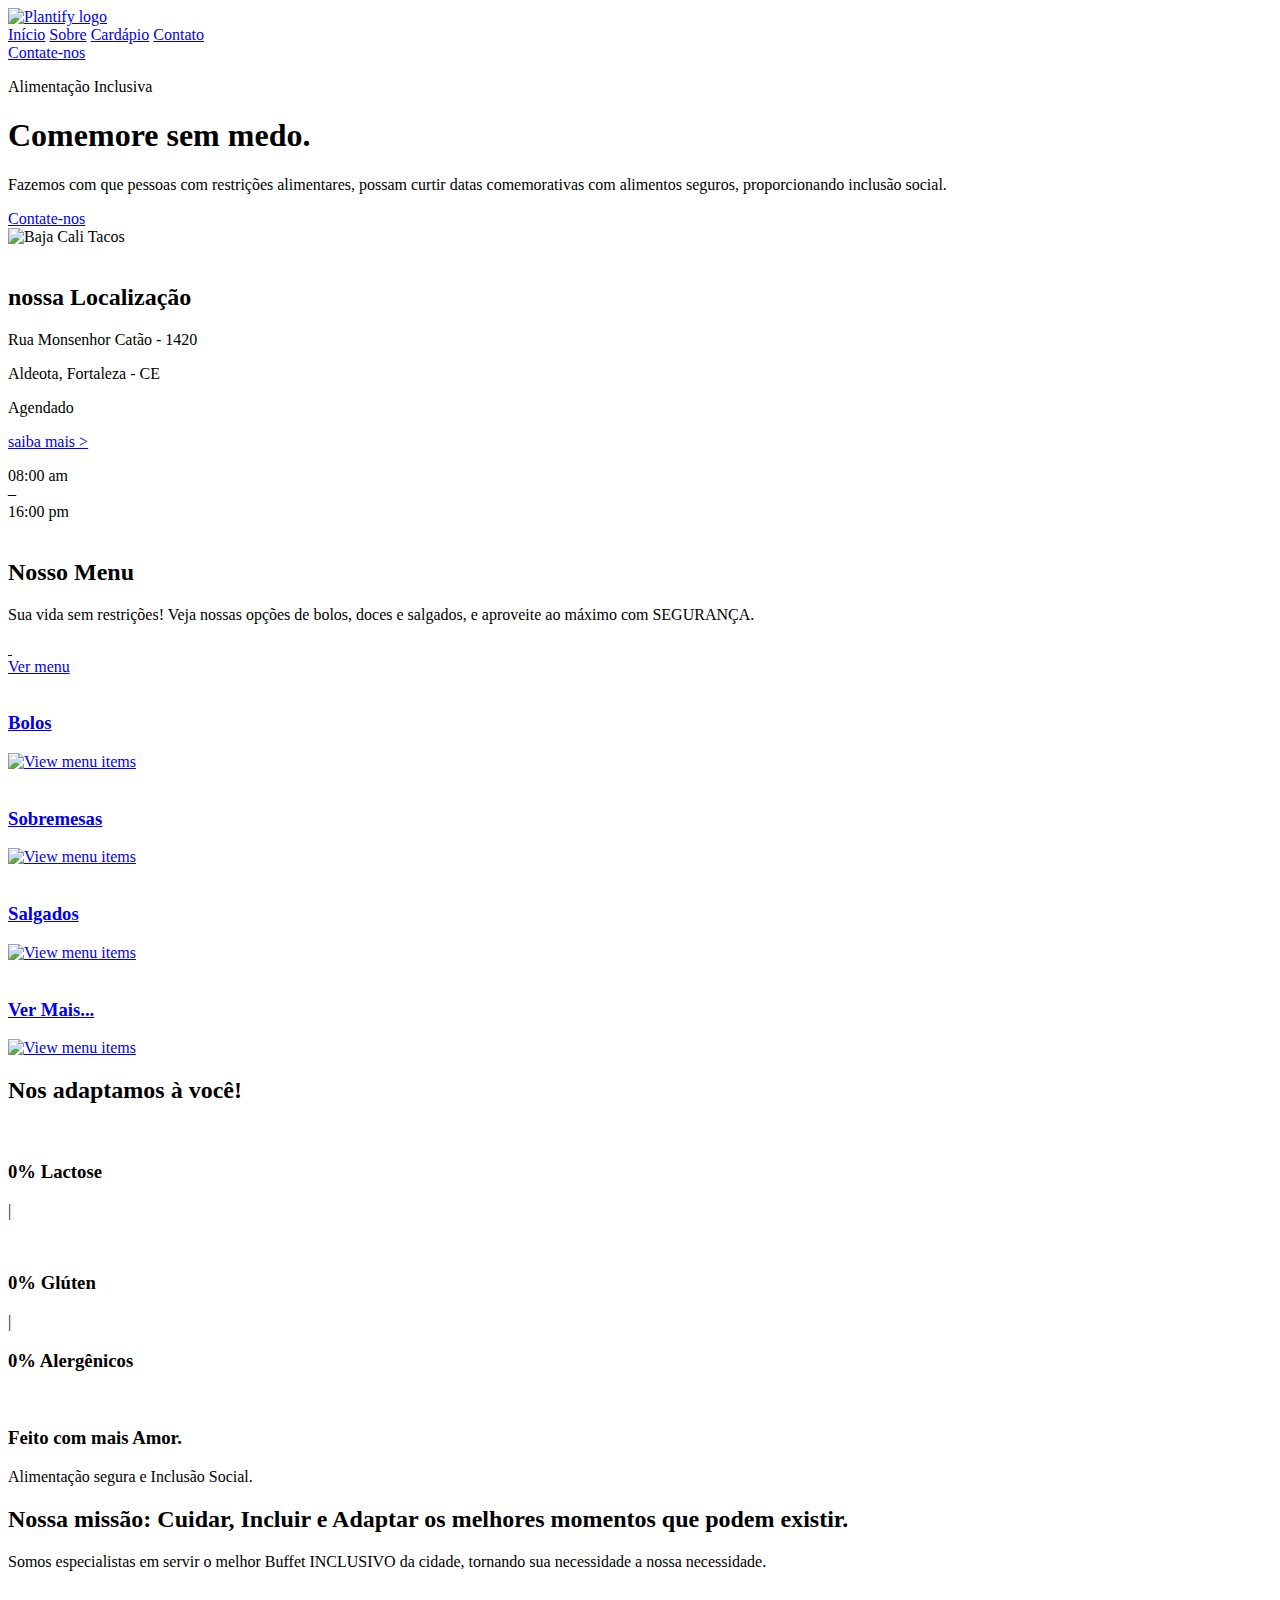
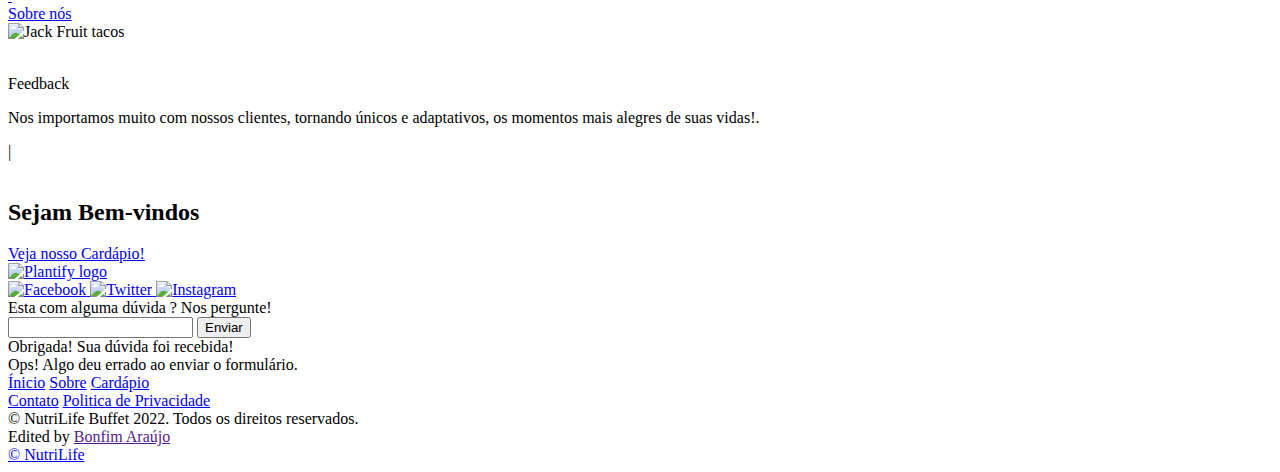
==== index.html @ 2c3bfaa6 "Add files via upload" ====
<!DOCTYPE html>

<html lang="pt-br">

<head>
	<meta charset="utf-8" />
	<title>NutriLife Buffet </title>
	<meta content="summary_large_image" name="twitter:card" />
	<meta content="width=device-width, initial-scale=1" name="viewport" />


	<link href="./css/home.css" rel="stylesheet" type="text/css" />
	<script src="https://ajax.googleapis.com/ajax/libs/webfont/1.6.26/webfont.js" type="text/javascript">

	</script>
	<script
		type="text/javascript">WebFont.load({ google: { families: ["Inter:regular,500,700", "Libre Baskerville:regular,italic"] } });</script>
	<!--[if lt IE 9]>
	<script src="https://cdnjs.cloudflare.com/ajax/libs/html5shiv/3.7.3/html5shiv.min.js" type="text/javascript">
	</script>
<![endif]-->
	<script type="text/javascript">
		!function (o, c) {
			var n = c.documentElement, t = " w-mod-"; n.className += t + "js", ("ontouchstart" in o || o.DocumentTouch && c instanceof DocumentTouch) && (n.className += t + "touch")
		}(window, document);
	</script>
	<link href="./imagens/favicon.png" rel="shortcut icon" type="image/x-icon" />
	<link href="./imagens/apple-icon.png" rel="apple-touch-icon" />
	<style>
		body {
			-webkit-font-smoothing: antialiased;
			-moz-osx-font-smoothing: grayscale;
		}
	</style>
</head>

<body>
	<div class="background-texture">
	</div>
	<div data-animation="default" class="nav-bar w-nav" data-easing2="ease-in-quart" data-easing="ease-out-quart"
		data-collapse="medium" data-w-id="debec348-5c84-6503-82c9-a6b3926bcc1b" role="banner" data-duration="500"
		data-doc-height="1">
		<div class="container navigation">
			<a href="/" aria-current="page" class="logo w-nav-brand w--current">
				<img src="/imagens/logo1.png" loading="lazy" alt="Plantify logo"  />
			</a>
			<nav role="navigation" class="nav-menu w-nav-menu">
				<div class="nav-links">
					<a href="/" class="nav-link w-nav-link">Início</a>
					<a href="/html/sobre.html" class="nav-link w-nav-link">Sobre</a>
					<a href="/html/cardapio.html" class="nav-link w-nav-link">Cardápio</a>
					<a href="/contact" class="nav-link w-nav-link">Contato</a>
				</div>
				<a href="/html/cardapio.html" class="button-wrapper small no-margin w-inline-block">
					<div class="button small">
						<div>Contate-nos</div>
					</div>
					<div class="button-shadow small">
					</div>
				</a>
			</nav>
			<div class="menu-button w-nav-button">
				<div data-w-id="debec348-5c84-6503-82c9-a6b3926bcc31" class="hamburger-line">

				</div>
				<div data-w-id="debec348-5c84-6503-82c9-a6b3926bcc32" class="hamburger-line middle">

				</div>
				<div data-w-id="debec348-5c84-6503-82c9-a6b3926bcc33" class="hamburger-line bottom">

				</div>
			</div>
		</div>
	</div>
	<section class="section m wf-section">
		<div class="container">
			<div class="_12-columns">
				<div class="column desktop-5 mobile-12">
					<p class="callout">Alimentação Inclusiva</p>
					<h1 class="heading xxl">Comemore <span class="italic">sem medo.</span>
					</h1>
					<p class="paragraph">Fazemos com que pessoas com restrições alimentares, possam curtir datas
						comemorativas com alimentos seguros, proporcionando inclusão social.</p>
					<a href="/schedule" class="button-wrapper primary w-inline-block">
						<div class="button">
							<div>Contate-nos</div>
						</div>
						<div class="button-shadow">

						</div>
					</a>
				</div>
				<div class="column desktop-2 mobile-0">

				</div>
				<div class="column desktop-5 mobile-12">
					<div class="photo-container">
						<img src="/imagens/tacos.jpg" loading="lazy" srcset="/imagens/tacos.jpg"
							sizes="(max-width: 767px) 4vw, (max-width: 991px) 2vw, 4vw" alt="Baja Cali Tacos"
							class="photo tall" />
						<div class="photo-shadow">

						</div>
					</div>
					<img src="/svg/shape1.svg" loading="lazy" alt="" class="shape dots bottom-left" />
					<img src="/svg/shape2.svg" loading="lazy" alt="" class="shape squiggle top-right" />
				</div>
			</div>
		</div>
	</section>
	<section class="section wf-section">
		<div class="container">
			<div class="_12-columns slide-up">
				<div class="column desktop-10 tablet-12">
					<div class="callout-box rotate">
						<div class="rotate-back">
							<div class="text-box s">
								<h2 class="heading l">
									</ion-icon>nossa <span class="italic">Localização</span>
								</h2>
								<div class="spacer _16">

								</div>
								<div class="w-dyn-list">
									<div role="list" class="w-dyn-items">
										<ion-icon name="location-outline">
										</ion-icon>
										<div role="listitem" class="schedule-wrapper w-dyn-item">
											<!--<p class="date">27 Nov, 2022</p>-->

											<p class="location large">Rua Monsenhor Catão - 1420</p>
											<p class="location large">Aldeota, Fortaleza - CE</p>
											<p class="location w-condition-invisible">Agendado</p>
											<a href="https://www.google.com/maps/place/Anfiteatro+do+Parque+do+Coc%C3%B3/@-3.7452357,-38.4881863,17z/data=!4m12!1m6!3m5!1s0x7c74f48300b9ffd:0xb833cd546a847312!2sParque+Estadual+do+Coc%C3%B3!8m2!3d-3.7452357!4d-38.4859976!3m4!1s0x0:0x5548d4794e93f61b!8m2!3d-3.7444254!4d-38.4856377"
												class="schedule-link-horizontal w-inline-block">
												<p class="address">saiba mais ></p>

											</a>

											<div class="schedule-callout">
												<div class="schedule-callout-text">08:00 am</div>
												<div class="schedule-callout-text">–</div>
												<div class="schedule-callout-text">16:00 pm</div>
											</div>
										</div>
									</div>
								</div>
							</div>
						</div>
					</div>
					<img src="https://uploads-ssl.webflow.com/623a639d34ee04adef0721f8/623cfb471740de5b218b7be7_Shape%203.svg"
						loading="lazy" alt="" class="shape squiggles top-right" />
					<img src="https://uploads-ssl.webflow.com/623a639d34ee04adef0721f8/623cfb472d6a84945aacecfd_Shape%204.svg"
						loading="lazy" alt="" class="shape squiggle bottom-left" />
				</div>
			</div>
		</div>
	</section>
	<section class="section wf-section">
		<div class="container">
			<div class="_12-columns align-top slide-up">
				<div class="column desktop-4 tablet-12 sticky">
					<h2 class="heading l">Nosso Menu</h2>
					<p class="paragraph">Sua vida sem restrições! Veja nossas opções de bolos, doces e salgados, e
						aproveite ao máximo com SEGURANÇA.</p>
					<a href="/html/cardapio.html" class="button-wrapper secondary w-inline-block">
						<div class="button secondary">
							<div class="button-arrow">
								<img src="/svg/arrow.svg"
									loading="lazy" alt="" class="secondary-button-arrow" />
								<img src="/svg/set.svg"
									loading="lazy" alt="" class="secondary-button-arrow arrow" />
							</div>
							<div>Ver menu</div>
						</div>
					</a>
				</div>
				<div class="column desktop-8 tablet-12">
					<div class="menu-category-wrapper w-dyn-list">
						<div role="list" class="_12-columns align-top w-dyn-items">
							<div role="listitem" class="column desktop-6 mobile-12 w-dyn-item">
								<a href="/html/cardapio.html" class="menu-link w-inline-block">
									<div class="photo-container menu-item">
										<img src="/imagens/cake.jpg"
											loading="lazy" alt=""
											sizes="(max-width: 479px) 87vw, (max-width: 767px) 90vw, (max-width: 991px) 44vw, 26vw"
											srcset="/imagens/cake.jpg 500w, /imagens/cake.jpg 800w, /imagens/cake.jpg 1000w"
											class="photo tall straight" />
										<div class="photo-shadow straight">
										</div>
									</div>
									<div class="div-block">
										<div class="heading-wrapper">
											<h3 class="heading s">Bolos</h3>
										</div>
										<img src="https://uploads-ssl.webflow.com/623a639d34ee04adef0721f8/623cfb460c32267d057bcc94_Arrow.svg"
											loading="lazy" alt="View menu items" class="arrow" />
									</div>
								</a>
							</div>
							<div role="listitem" class="column desktop-6 mobile-12 w-dyn-item">
								<a href="/html/cardapio.html" class="menu-link w-inline-block">
									<div class="photo-container menu-item">
										<img src="/imagens/brig.jpg"
											loading="lazy" alt=""
											sizes="(max-width: 479px) 87vw, (max-width: 767px) 90vw, (max-width: 991px) 44vw, 26vw"
											srcset="/imagens/brig.jpg 500w, /imagens/brig.jpg 1000w"
											class="photo tall straight" />
										<div class="photo-shadow straight">
										</div>
									</div>
									<div class="div-block">
										<div class="heading-wrapper">
											<h3 class="heading s">Sobremesas</h3>
										</div>
										<img src="https://uploads-ssl.webflow.com/623a639d34ee04adef0721f8/623cfb460c32267d057bcc94_Arrow.svg"
											loading="lazy" alt="View menu items" class="arrow" />
									</div>
								</a>
							</div>
							<div role="listitem" class="column desktop-6 mobile-12 w-dyn-item">
								<a href="/html/cardapio.html" class="menu-link w-inline-block">
									<div class="photo-container menu-item">
										<img src="/imagens/salg.jpg" loading="lazy"
											alt=""
											sizes="(max-width: 479px) 87vw, (max-width: 767px) 90vw, (max-width: 991px) 44vw, 26vw"
											srcset="/imagens/salg.jpg 500w, /imagens/salg.jpg 634w"
											class="photo tall straight" />
										<div class="photo-shadow straight">
										</div>
									</div>
									<div class="div-block">
										<div class="heading-wrapper">
											<h3 class="heading s">Salgados</h3>
										</div>
										<img src="https://uploads-ssl.webflow.com/623a639d34ee04adef0721f8/623cfb460c32267d057bcc94_Arrow.svg"
											loading="lazy" alt="View menu items" class="arrow" />
									</div>
								</a>
							</div>
							<div role="listitem" class="column desktop-6 mobile-12 w-dyn-item">
								<a href="/html/cardapio.html" class="menu-link w-inline-block">
									<div class="photo-container menu-item">
										<img src="/imagens/suc.jpeg"
											loading="lazy" alt=""
											sizes="(max-width: 479px) 87vw, (max-width: 767px) 90vw, (max-width: 991px) 44vw, 26vw"
											srcset="/imagens/suc.jpeg 1080w, /imagens/suc.jpeg 1229w"
											class="photo tall straight" />
										<div class="photo-shadow straight">
										</div>
									</div>
									<div class="div-block">
										<div class="heading-wrapper">
											<h3 class="heading s">Ver Mais...</h3>
										</div>
										<img src="https://uploads-ssl.webflow.com/623a639d34ee04adef0721f8/623cfb460c32267d057bcc94_Arrow.svg"
											loading="lazy" alt="View menu items" class="arrow" />
									</div>
								</a>
							</div>
						</div>
					</div>
				</div>
			</div>
		</div>
	</section>
	<section class="section texture wf-section">
		<div class="container">
			<div class="text-light text-center slide-up">
				<h2 class="heading l">Nos <span class="italic">adaptamos</span> à você!</h2>
				<div class="spacer _32 _0"></div>
				<div class="w-layout-grid grid desktop-3 tablet-3">
					<div id="w-node-_17343c4a-5722-f067-502e-1ea9c01374c1-f841f1c8">
						<img src="/svg/Icon 1.svg"
							loading="lazy" alt="" class="icon" />
						<h3 class="heading xs">0% Lactose</h3>
						<p class="paragraph">|</p>
					</div>
					<div id="w-node-a7428c8a-ffae-e5ae-8056-a9b80b9cee75-f841f1c8">
						<img src="/svg/Icon2.svg"
							loading="lazy" alt="" class="icon" />
						<h3 class="heading xs">0% Glúten</h3>
						<p class="paragraph">|</p>
						<h3 class="heading xs">0% Alergênicos</h3>
					</div>
					<div id="w-node-_4e2cf897-731e-28c8-fb19-3d5adfd50661-f841f1c8">
						<img src="/svg/Icon3.svg"
							loading="lazy" alt="" class="icon" />
						<h3 class="heading xs">Feito com mais Amor.</h3>
						<p class="paragraph">Alimentação segura e Inclusão Social.</p>
					</div>
					
				</div>
			</div>
		</div>
	</section>
	<section class="section wf-section">
		<div class="container">
			<div class="_12-columns reverse slide-up">
				<div class="column desktop-5 mobile-12">
					<h2 class="heading l">Nossa missão: <span class="italic">Cuidar, Incluir e Adaptar</span> os
						melhores momentos que podem existir.</h2>
					<p class="paragraph">Somos especialistas em servir o melhor Buffet INCLUSIVO da cidade, tornando sua
						necessidade a nossa necessidade.</p>
					<a href="/html/sobre.html" class="button-wrapper secondary w-inline-block">
						<div class="button secondary">
							<div class="button-arrow">
								<img src="/svg/arrow.svg"
									loading="lazy" alt="" class="secondary-button-arrow" />
								<img src="/svg/set.svg"
									loading="lazy" alt="" class="secondary-button-arrow arrow" />
							</div>
							<div>Sobre nós</div>
						</div>
					</a>
				</div>
				<div class="column desktop-2 mobile-0">
				</div>
				<div class="column desktop-5 mobile-12">
					<div class="photo-container">
						<img src="/imagens/tacos.jpg"
							loading="lazy"
							srcset="/imagens/tacos.jpg 500w, /imagens/tacos.jpg 660w"
							sizes="(max-width: 767px) 4vw, (max-width: 991px) 2vw, 4vw" alt="Jack Fruit tacos"
							class="photo tall left" />
						<div class="photo-shadow reverse">
						</div>
					</div>
					<img src="/svg/shape1.svg"
						loading="lazy" alt="" class="shape dots top-right" />
					<img src="/svg/shape2.svg"
						loading="lazy" alt="" class="shape squiggle bottom-left-image" />
				</div>
			</div>
		</div>
	</section>
	<section class="section wf-section">
		<div class="container">
			<div class="_12-columns slide-up">
				<div class="column desktop-8 tablet-12">
					<div class="text-center">
						<p class="callout">Feedback</p>
						<p class="quote">Nos importamos muito com nossos clientes, tornando <span class="italic">únicos
								e adaptativos</span>, os momentos mais alegres de suas vidas!.</p>
						<div class="quote-name">|</div>
					</div>
				</div>
			</div>
		</div>
	</section>
	<section class="section no-padding wf-section">
		<div class="container wide">
			<div class="image-gallery">
				<img src="/imagens/tacos2.jpg"
					loading="lazy" alt="" class="gallery-photo" />
				<img src="/imagens/child.jpg"
					loading="lazy"
					srcset="/imagens/child.jpg 500w, /imagens/child.jpg 522w"
					sizes="(max-width: 479px) 21vw, 22vw" alt="" class="gallery-photo" />
				<img src="/imagens/pleace.jpg"
					loading="lazy"
					srcset="/imagens/pleace.jpg 500w, /imagens/pleace.jpg 600w"
					sizes="(max-width: 479px) 21vw, 22vw" alt="" class="gallery-photo" />
				<img src="/imagens/eat.jpg"
					loading="lazy" alt="" class="gallery-photo" />
			</div>
		</div>
	</section>
	<footer class="wf-section">
		<div class="section green no-padding">
			<div class="container">
				<div class="footer-cta text-light">
					<h2 class="heading l no-margin">Sejam <span class="italic">Bem-vindos</span>
					</h2>
					<a href="/html/cardapio.html" class="button-wrapper primary no-margin w-inline-block">
						<div class="button peach">
							<div>Veja nosso Cardápio!</div>
						</div>
						<div class="button-shadow peach">

						</div>
					</a>
				</div>
				<div class="horizontal-line light no-margin">

				</div>
			</div>
		</div>
		<div class="section green">
			<div class="container">
				<div class="_12-columns align-top">
					<div class="column desktop-4 tablet-12">
						<a href="#" class="footer-logo w-inline-block">
							<img src="/imagens/logo1.png" loading="lazy" alt="Plantify logo"  />
						</a>
						<div class="spacer _24">

						</div>
						<div class="social-links">
							<a href="https://www.facebook.com/" target="_blank" class="social-link w-inline-block">
								<img src="/svg/icon-facebook.svg" loading="lazy" alt="Facebook" />
							</a>
							<a href="https://twitter.com/" target="_blank" class="social-link w-inline-block">
								<img src="/svg/icon-twitter.svg" loading="lazy" alt="Twitter" />
							</a>
							<a href="https://www.instagram.com/" target="_blank" class="social-link w-inline-block">
								<img src="/svg/icon-instagram.svg" loading="lazy" alt="Instagram" />
							</a>
						</div>
						<div class="footer-form w-form">
							<form id="email-form" name="email-form" data-name="Email Form" method="get">
								<label for="field" class="field-label light">Esta com alguma dúvida ? Nos
									pergunte!</label>
								<div class="horizontal-form">
									<input type="email" class="form-input light w-input" maxlength="256" name="Email"
										data-name="Email" placeholder="" id="Email-2" required="" />
									<input type="submit" value="Enviar" data-wait="Um momento..."
										class="button small peach form w-button" />
								</div>
							</form>
							<div class="form-success footer w-form-done">
								<div>Obrigada! Sua dúvida foi recebida!
								</div>
							</div>
							<div class="form-error w-form-fail">
								<div>Ops! Algo deu errado ao enviar o formulário.</div>
							</div>
						</div>
					</div>
					<div class="column desktop-2 tablet-0">

					</div>
					<div class="column desktop-2 tablet-4 mobile-12">
						<div class="footer-links">
							<a href="./index.html" class="footer-link">Ínicio</a>
							<a href="/html/sobre.html" class="footer-link">Sobre</a>
							<a href="/html/cardapio.html" class="footer-link">Cardápio</a>
						</div>
					</div>
					<div class="column desktop-2 tablet-4 mobile-12">
						<div class="footer-links">
							<a href="/contact" class="footer-link">Contato</a>
							<a href="/privacy-policy" class="footer-link">Politica de Privacidade</a>

						</div>
					</div>

				</div>
			</div>
		</div>
		<div class="section xs green text-light">
			<div class="container">
				<div class="_12-columns mobile-text-center">
					<div class="column desktop-8 tablet-6 mobile-12">
						<div class="paragraph s">© NutriLife Buffet 2022. Todos os direitos reservados.
						</div>
					</div>
					<div class="column desktop-2 tablet-3 mobile-12">
						<div class="paragraph s">Edited by
							<a href="" target="_blank" class="link-white">Bonfim Araújo</a>
						</div>
					</div>
					<div class="column desktop-2 tablet-3 mobile-12">
						<div class="paragraph s">
							<a href="./index.html" target="_blank" class="link-white">© NutriLife</a>
						</div>
					</div>
				</div>
			</div>
		</div>
	</footer>

	<script type="module" src="https://unpkg.com/ionicons@5.5.2/dist/ionicons/ionicons.esm.js"></script>
	<script nomodule src="https://unpkg.com/ionicons@5.5.2/dist/ionicons/ionicons.js"></script>

	
</body>

</html>
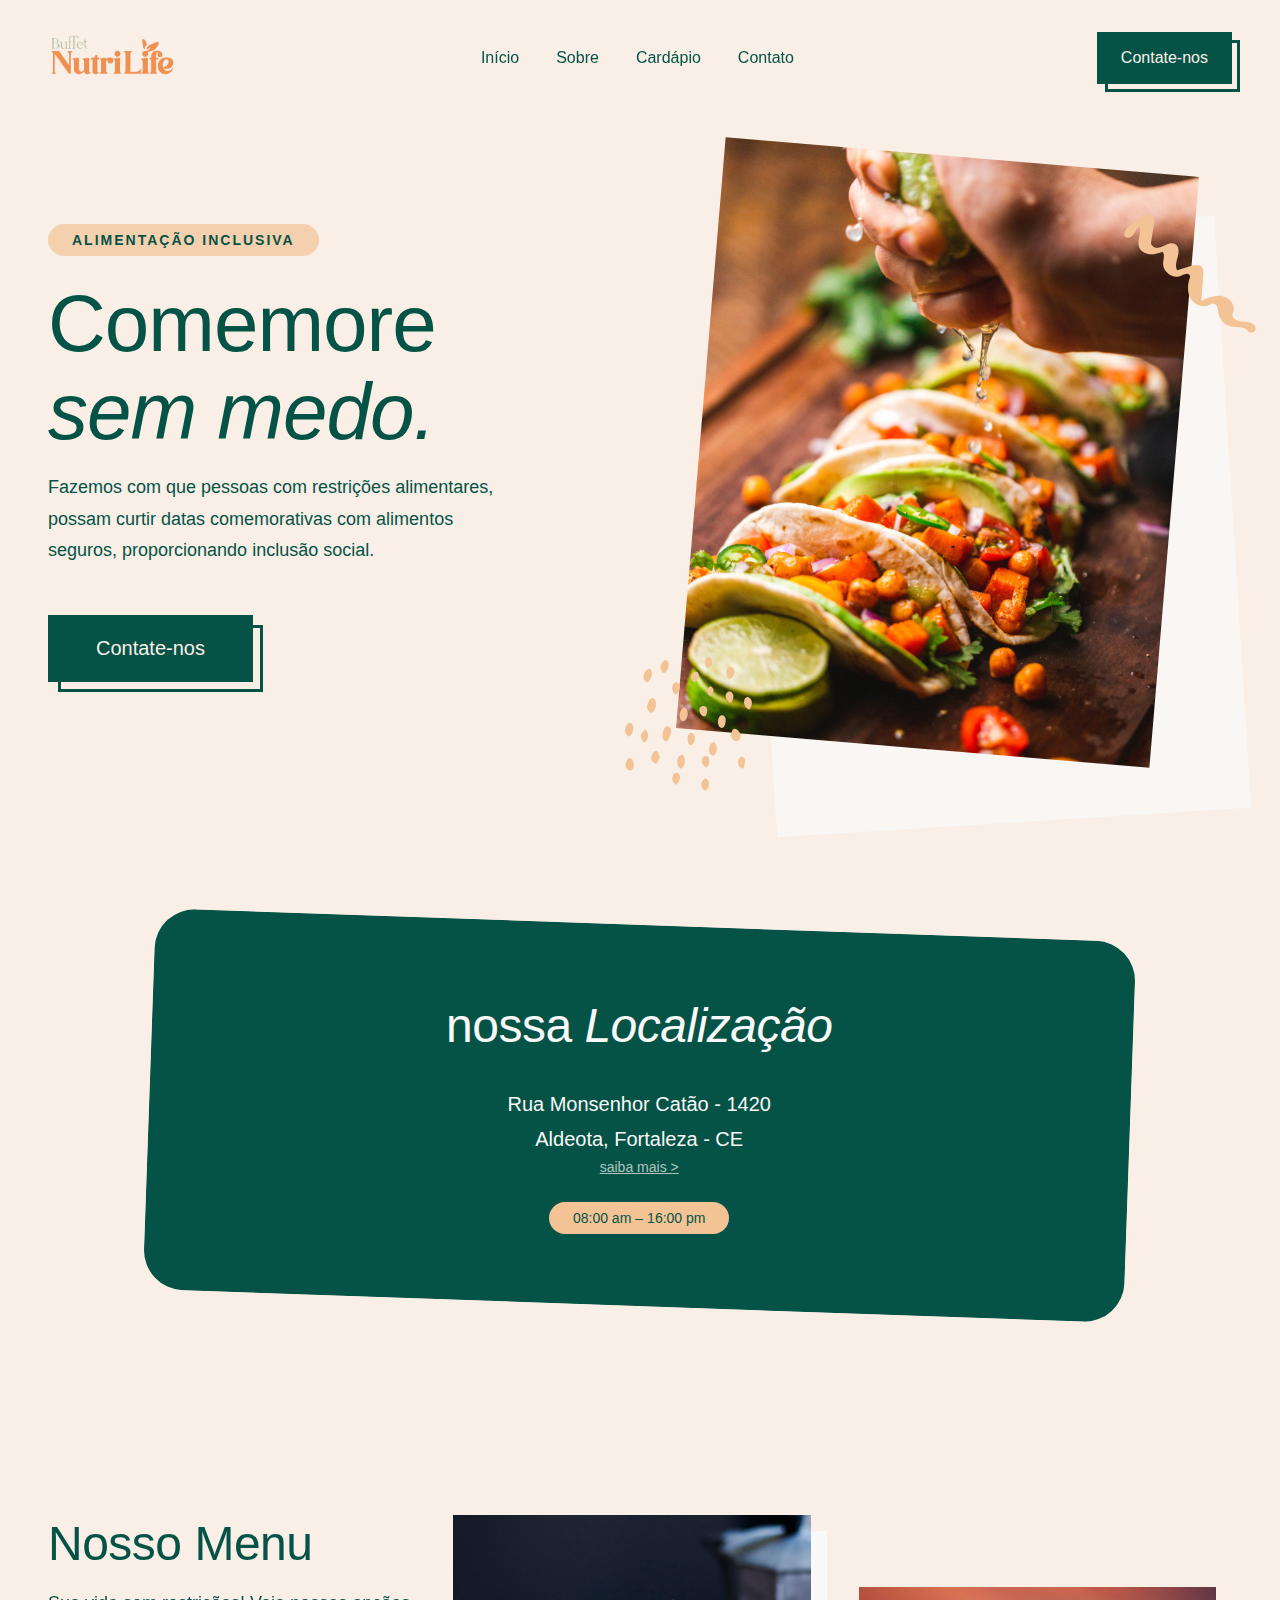
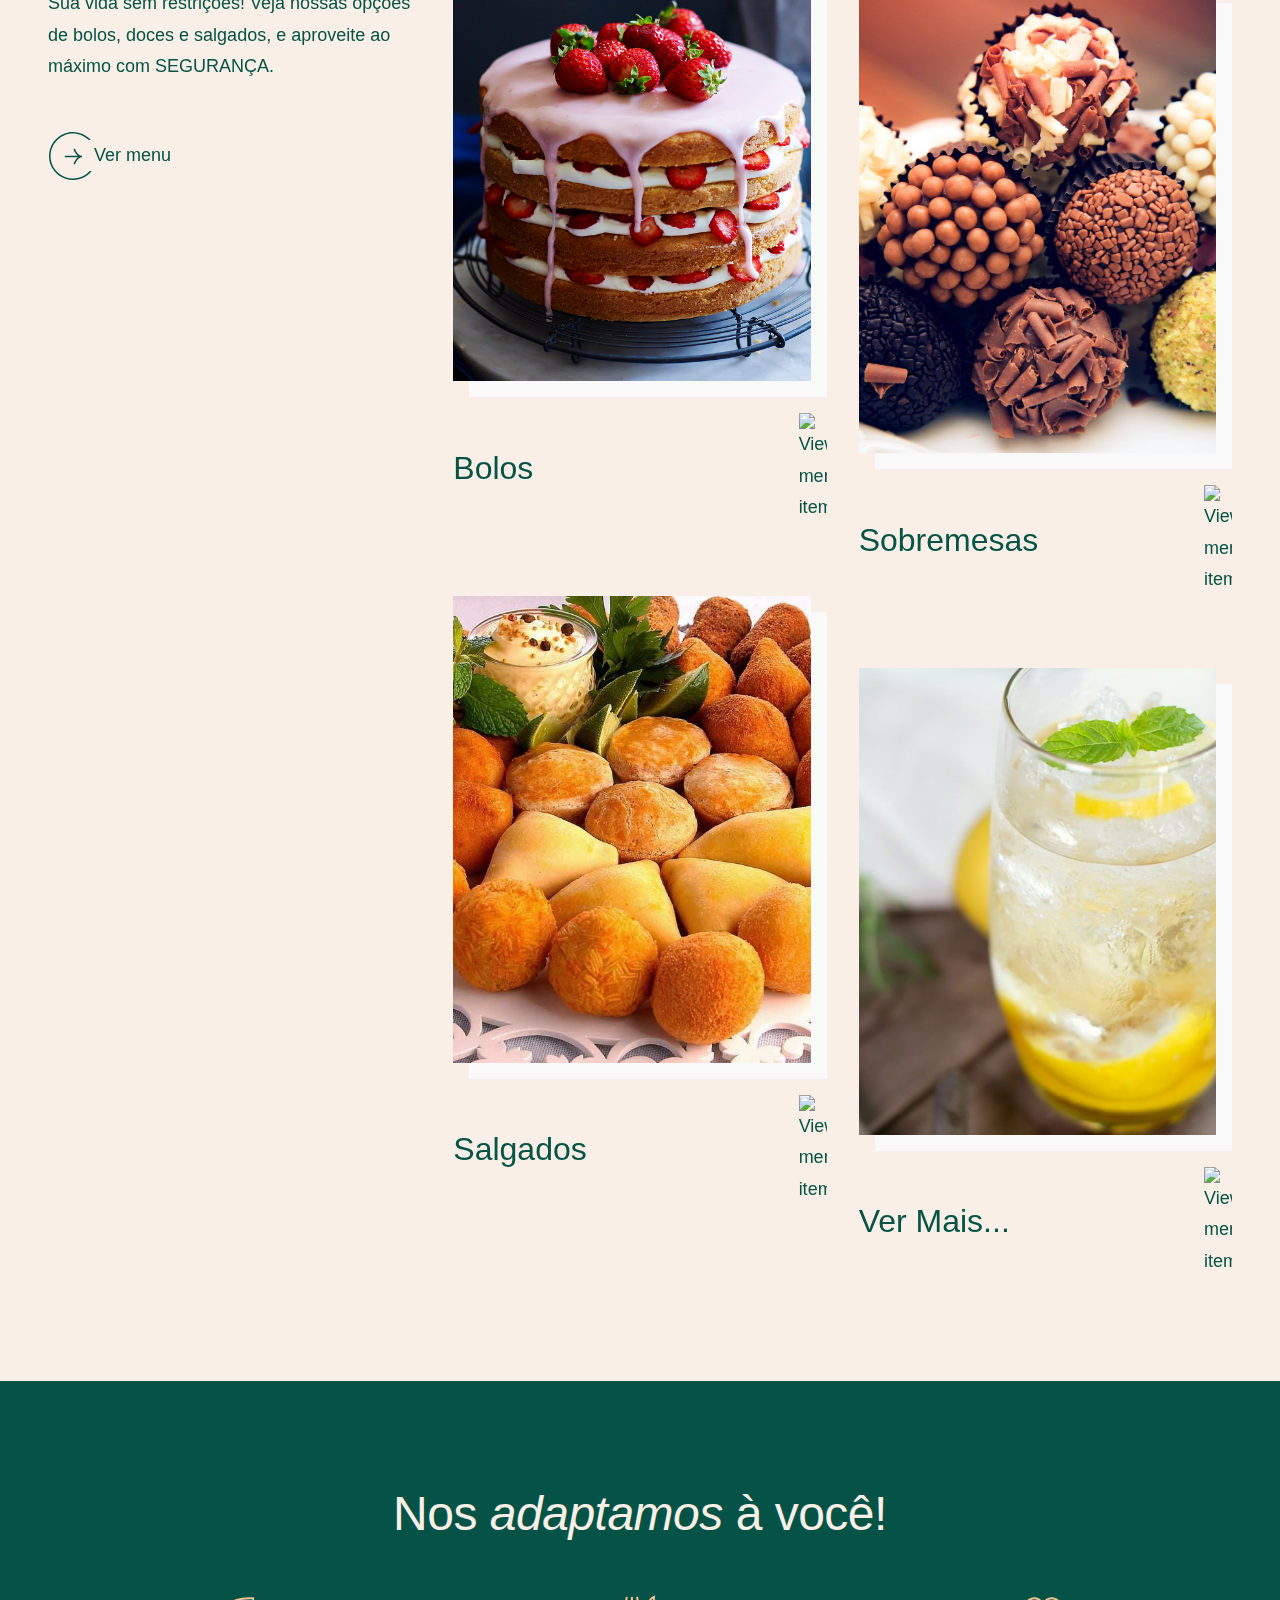
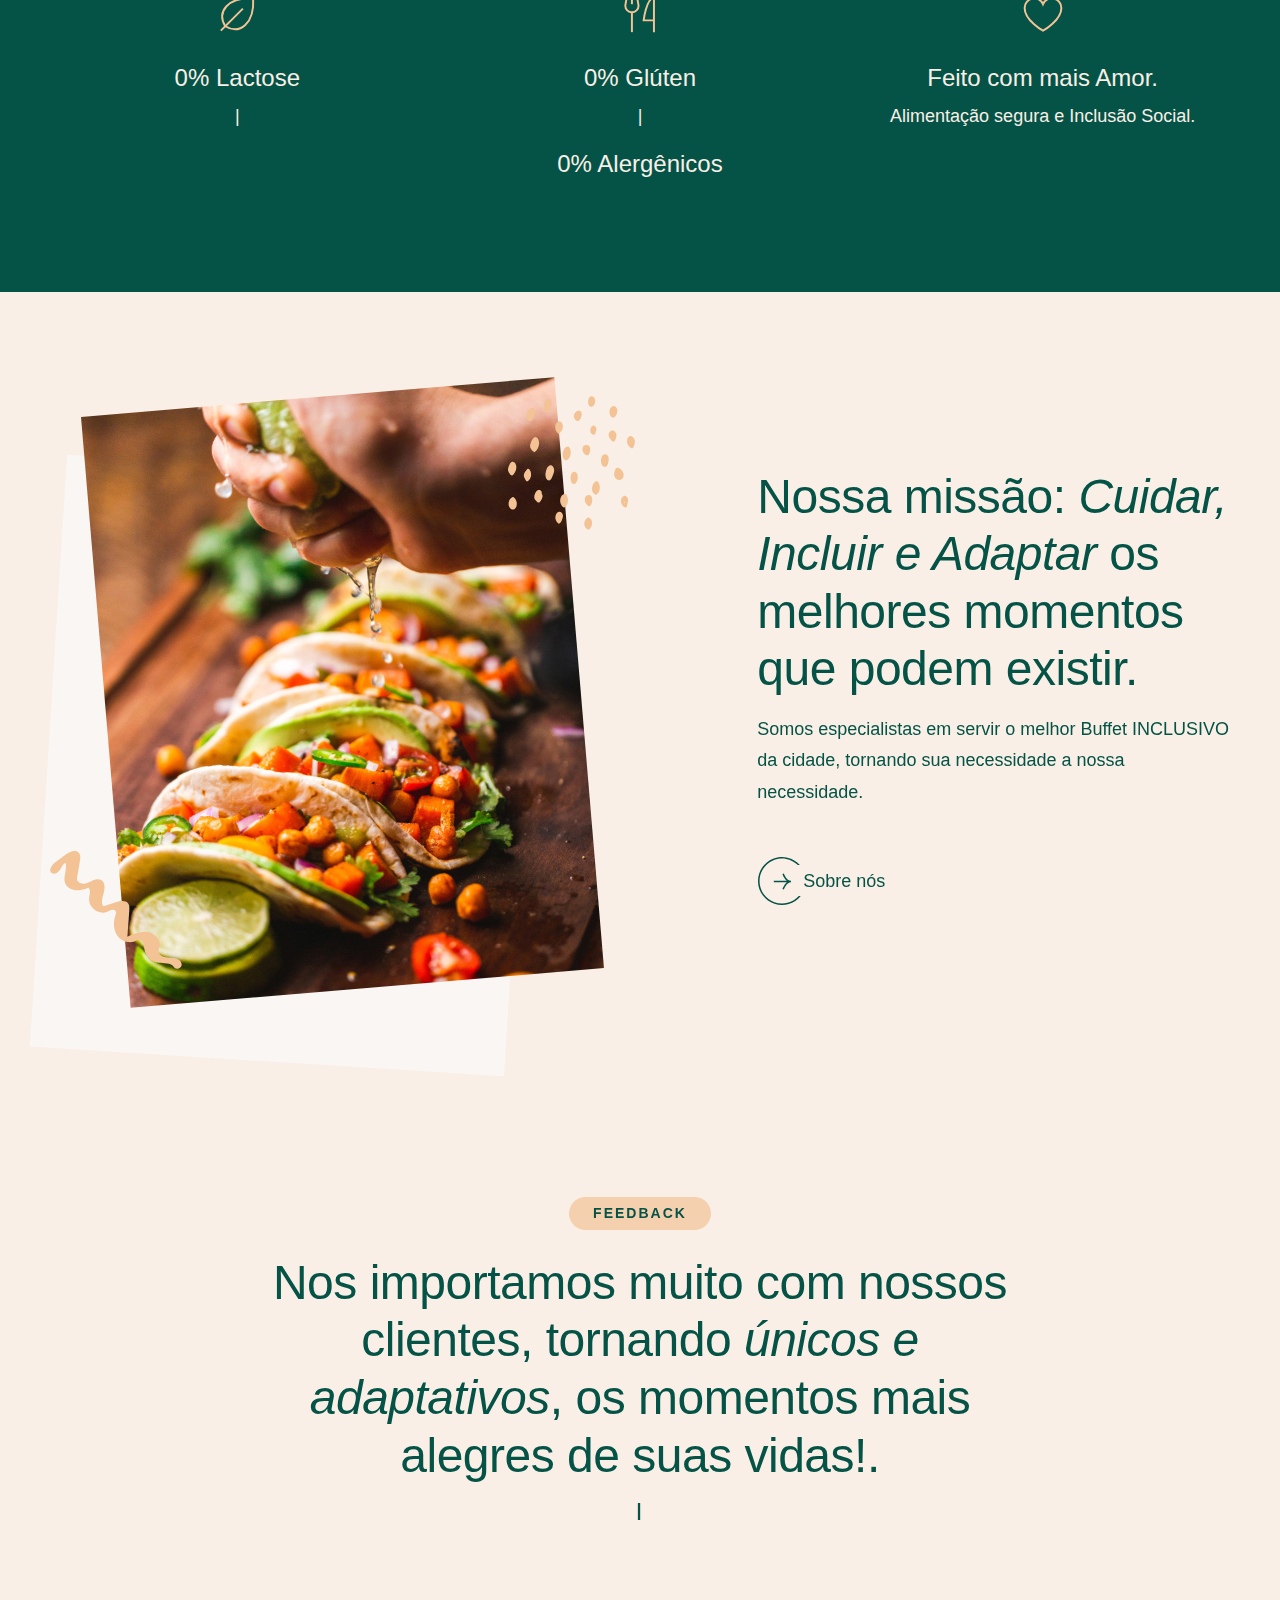
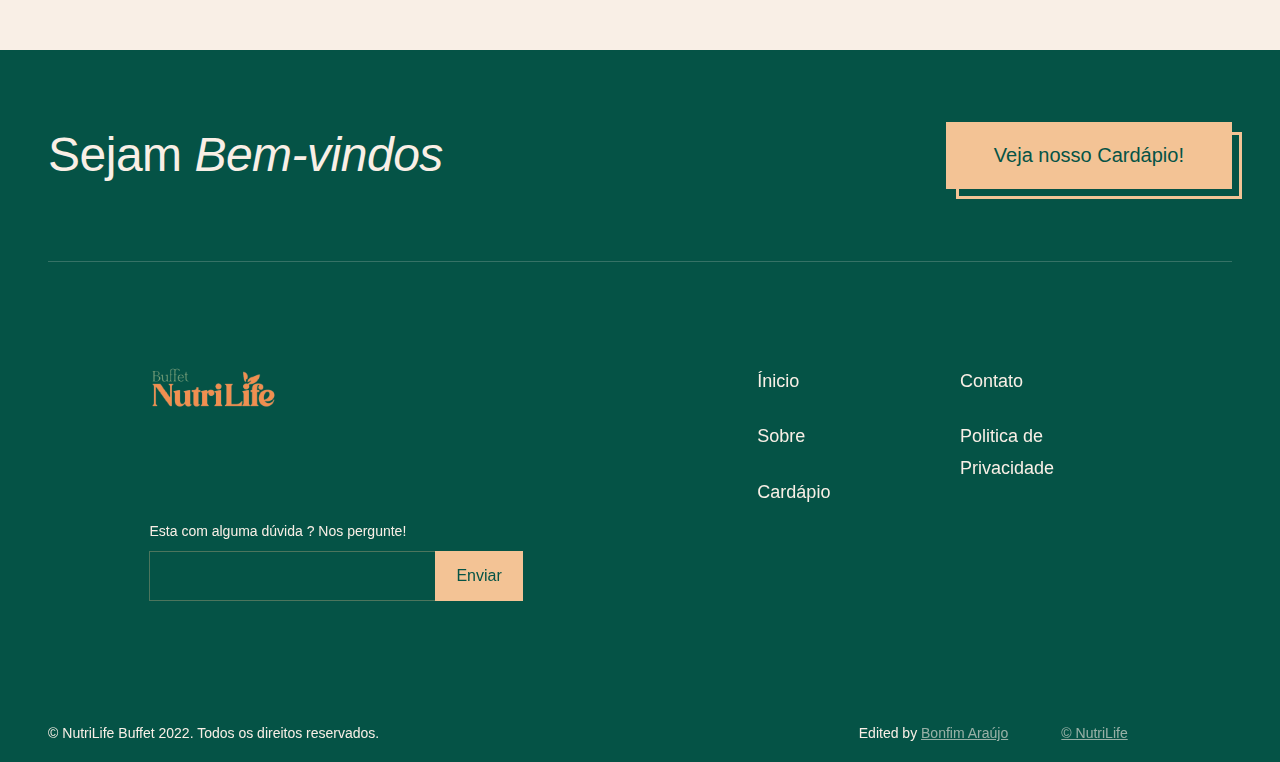
==== commit 350c4c12: "Add files via upload" ====
--- a/index.html
+++ b/index.html
@@ -41,17 +41,17 @@
 		data-collapse="medium" data-w-id="debec348-5c84-6503-82c9-a6b3926bcc1b" role="banner" data-duration="500"
 		data-doc-height="1">
 		<div class="container navigation">
-			<a href="/" aria-current="page" class="logo w-nav-brand w--current">
-				<img src="/imagens/logo1.png" loading="lazy" alt="Plantify logo"  />
+			<a href="./index.html" aria-current="page" class="logo w-nav-brand w--current">
+				<img src="./imagens/logo1.png" loading="lazy" alt="Plantify logo"  />
 			</a>
 			<nav role="navigation" class="nav-menu w-nav-menu">
 				<div class="nav-links">
-					<a href="/" class="nav-link w-nav-link">Início</a>
-					<a href="/html/sobre.html" class="nav-link w-nav-link">Sobre</a>
-					<a href="/html/cardapio.html" class="nav-link w-nav-link">Cardápio</a>
-					<a href="/contact" class="nav-link w-nav-link">Contato</a>
-				</div>
-				<a href="/html/cardapio.html" class="button-wrapper small no-margin w-inline-block">
+					<a href="./index.html" class="nav-link w-nav-link">Início</a>
+					<a href="./html/sobre.html" class="nav-link w-nav-link">Sobre</a>
+					<a href="./html/cardapio.html" class="nav-link w-nav-link">Cardápio</a>
+					<a href="./contact" class="nav-link w-nav-link">Contato</a>
+				</div>
+				<a href="./html/cardapio.html" class="button-wrapper small no-margin w-inline-block">
 					<div class="button small">
 						<div>Contate-nos</div>
 					</div>
@@ -81,7 +81,7 @@
 					</h1>
 					<p class="paragraph">Fazemos com que pessoas com restrições alimentares, possam curtir datas
 						comemorativas com alimentos seguros, proporcionando inclusão social.</p>
-					<a href="/schedule" class="button-wrapper primary w-inline-block">
+					<a href="./html/cardapio.html" class="button-wrapper primary w-inline-block">
 						<div class="button">
 							<div>Contate-nos</div>
 						</div>
@@ -95,15 +95,15 @@
 				</div>
 				<div class="column desktop-5 mobile-12">
 					<div class="photo-container">
-						<img src="/imagens/tacos.jpg" loading="lazy" srcset="/imagens/tacos.jpg"
+						<img src="./imagens/tacos.jpg" loading="lazy" srcset="./imagens/tacos.jpg"
 							sizes="(max-width: 767px) 4vw, (max-width: 991px) 2vw, 4vw" alt="Baja Cali Tacos"
 							class="photo tall" />
 						<div class="photo-shadow">
 
 						</div>
 					</div>
-					<img src="/svg/shape1.svg" loading="lazy" alt="" class="shape dots bottom-left" />
-					<img src="/svg/shape2.svg" loading="lazy" alt="" class="shape squiggle top-right" />
+					<img src="./svg/shape1.svg" loading="lazy" alt="" class="shape dots bottom-left" />
+					<img src="./svg/shape2.svg" loading="lazy" alt="" class="shape squiggle top-right" />
 				</div>
 			</div>
 		</div>
@@ -163,12 +163,12 @@
 					<h2 class="heading l">Nosso Menu</h2>
 					<p class="paragraph">Sua vida sem restrições! Veja nossas opções de bolos, doces e salgados, e
 						aproveite ao máximo com SEGURANÇA.</p>
-					<a href="/html/cardapio.html" class="button-wrapper secondary w-inline-block">
+					<a href="./html/cardapio.html" class="button-wrapper secondary w-inline-block">
 						<div class="button secondary">
 							<div class="button-arrow">
-								<img src="/svg/arrow.svg"
+								<img src="./svg/arrow.svg"
 									loading="lazy" alt="" class="secondary-button-arrow" />
-								<img src="/svg/set.svg"
+								<img src="./svg/set.svg"
 									loading="lazy" alt="" class="secondary-button-arrow arrow" />
 							</div>
 							<div>Ver menu</div>
@@ -179,12 +179,12 @@
 					<div class="menu-category-wrapper w-dyn-list">
 						<div role="list" class="_12-columns align-top w-dyn-items">
 							<div role="listitem" class="column desktop-6 mobile-12 w-dyn-item">
-								<a href="/html/cardapio.html" class="menu-link w-inline-block">
+								<a href="./html/cardapio.html" class="menu-link w-inline-block">
 									<div class="photo-container menu-item">
-										<img src="/imagens/cake.jpg"
+										<img src="./imagens/cake.jpg"
 											loading="lazy" alt=""
 											sizes="(max-width: 479px) 87vw, (max-width: 767px) 90vw, (max-width: 991px) 44vw, 26vw"
-											srcset="/imagens/cake.jpg 500w, /imagens/cake.jpg 800w, /imagens/cake.jpg 1000w"
+											srcset="./imagens/cake.jpg 500w, ./imagens/cake.jpg 800w, ./imagens/cake.jpg 1000w"
 											class="photo tall straight" />
 										<div class="photo-shadow straight">
 										</div>
@@ -199,12 +199,12 @@
 								</a>
 							</div>
 							<div role="listitem" class="column desktop-6 mobile-12 w-dyn-item">
-								<a href="/html/cardapio.html" class="menu-link w-inline-block">
+								<a href="./html/cardapio.html" class="menu-link w-inline-block">
 									<div class="photo-container menu-item">
-										<img src="/imagens/brig.jpg"
+										<img src="./imagens/brig.jpg"
 											loading="lazy" alt=""
 											sizes="(max-width: 479px) 87vw, (max-width: 767px) 90vw, (max-width: 991px) 44vw, 26vw"
-											srcset="/imagens/brig.jpg 500w, /imagens/brig.jpg 1000w"
+											srcset="./imagens/brig.jpg 500w, ./imagens/brig.jpg 1000w"
 											class="photo tall straight" />
 										<div class="photo-shadow straight">
 										</div>
@@ -219,12 +219,12 @@
 								</a>
 							</div>
 							<div role="listitem" class="column desktop-6 mobile-12 w-dyn-item">
-								<a href="/html/cardapio.html" class="menu-link w-inline-block">
+								<a href="./html/cardapio.html" class="menu-link w-inline-block">
 									<div class="photo-container menu-item">
 										<img src="/imagens/salg.jpg" loading="lazy"
 											alt=""
 											sizes="(max-width: 479px) 87vw, (max-width: 767px) 90vw, (max-width: 991px) 44vw, 26vw"
-											srcset="/imagens/salg.jpg 500w, /imagens/salg.jpg 634w"
+											srcset="./imagens/salg.jpg 500w, ./imagens/salg.jpg 634w"
 											class="photo tall straight" />
 										<div class="photo-shadow straight">
 										</div>
@@ -239,12 +239,12 @@
 								</a>
 							</div>
 							<div role="listitem" class="column desktop-6 mobile-12 w-dyn-item">
-								<a href="/html/cardapio.html" class="menu-link w-inline-block">
+								<a href="./html/cardapio.html" class="menu-link w-inline-block">
 									<div class="photo-container menu-item">
-										<img src="/imagens/suc.jpeg"
+										<img src="./imagens/suc.jpeg"
 											loading="lazy" alt=""
 											sizes="(max-width: 479px) 87vw, (max-width: 767px) 90vw, (max-width: 991px) 44vw, 26vw"
-											srcset="/imagens/suc.jpeg 1080w, /imagens/suc.jpeg 1229w"
+											srcset="./imagens/suc.jpeg 1080w, ./imagens/suc.jpeg 1229w"
 											class="photo tall straight" />
 										<div class="photo-shadow straight">
 										</div>
@@ -271,20 +271,20 @@
 				<div class="spacer _32 _0"></div>
 				<div class="w-layout-grid grid desktop-3 tablet-3">
 					<div id="w-node-_17343c4a-5722-f067-502e-1ea9c01374c1-f841f1c8">
-						<img src="/svg/Icon 1.svg"
+						<img src="./svg/Icon 1.svg"
 							loading="lazy" alt="" class="icon" />
 						<h3 class="heading xs">0% Lactose</h3>
 						<p class="paragraph">|</p>
 					</div>
 					<div id="w-node-a7428c8a-ffae-e5ae-8056-a9b80b9cee75-f841f1c8">
-						<img src="/svg/Icon2.svg"
+						<img src="./svg/Icon2.svg"
 							loading="lazy" alt="" class="icon" />
 						<h3 class="heading xs">0% Glúten</h3>
 						<p class="paragraph">|</p>
 						<h3 class="heading xs">0% Alergênicos</h3>
 					</div>
 					<div id="w-node-_4e2cf897-731e-28c8-fb19-3d5adfd50661-f841f1c8">
-						<img src="/svg/Icon3.svg"
+						<img src="./svg/Icon3.svg"
 							loading="lazy" alt="" class="icon" />
 						<h3 class="heading xs">Feito com mais Amor.</h3>
 						<p class="paragraph">Alimentação segura e Inclusão Social.</p>
@@ -302,12 +302,12 @@
 						melhores momentos que podem existir.</h2>
 					<p class="paragraph">Somos especialistas em servir o melhor Buffet INCLUSIVO da cidade, tornando sua
 						necessidade a nossa necessidade.</p>
-					<a href="/html/sobre.html" class="button-wrapper secondary w-inline-block">
+					<a href="./html/sobre.html" class="button-wrapper secondary w-inline-block">
 						<div class="button secondary">
 							<div class="button-arrow">
-								<img src="/svg/arrow.svg"
+								<img src="./svg/arrow.svg"
 									loading="lazy" alt="" class="secondary-button-arrow" />
-								<img src="/svg/set.svg"
+								<img src="./svg/set.svg"
 									loading="lazy" alt="" class="secondary-button-arrow arrow" />
 							</div>
 							<div>Sobre nós</div>
@@ -318,17 +318,17 @@
 				</div>
 				<div class="column desktop-5 mobile-12">
 					<div class="photo-container">
-						<img src="/imagens/tacos.jpg"
+						<img src="./imagens/tacos.jpg"
 							loading="lazy"
-							srcset="/imagens/tacos.jpg 500w, /imagens/tacos.jpg 660w"
+							srcset="./imagens/tacos.jpg 500w, ./imagens/tacos.jpg 660w"
 							sizes="(max-width: 767px) 4vw, (max-width: 991px) 2vw, 4vw" alt="Jack Fruit tacos"
 							class="photo tall left" />
 						<div class="photo-shadow reverse">
 						</div>
 					</div>
-					<img src="/svg/shape1.svg"
+					<img src="./svg/shape1.svg"
 						loading="lazy" alt="" class="shape dots top-right" />
-					<img src="/svg/shape2.svg"
+					<img src="./svg/shape2.svg"
 						loading="lazy" alt="" class="shape squiggle bottom-left-image" />
 				</div>
 			</div>
@@ -351,17 +351,17 @@
 	<section class="section no-padding wf-section">
 		<div class="container wide">
 			<div class="image-gallery">
-				<img src="/imagens/tacos2.jpg"
+				<img src="./imagens/tacos2.jpg"
 					loading="lazy" alt="" class="gallery-photo" />
-				<img src="/imagens/child.jpg"
+				<img src="./imagens/child.jpg"
 					loading="lazy"
-					srcset="/imagens/child.jpg 500w, /imagens/child.jpg 522w"
+					srcset="./imagens/child.jpg 500w, ./imagens/child.jpg 522w"
 					sizes="(max-width: 479px) 21vw, 22vw" alt="" class="gallery-photo" />
-				<img src="/imagens/pleace.jpg"
+				<img src="./imagens/pleace.jpg"
 					loading="lazy"
-					srcset="/imagens/pleace.jpg 500w, /imagens/pleace.jpg 600w"
+					srcset="./imagens/pleace.jpg 500w, ./imagens/pleace.jpg 600w"
 					sizes="(max-width: 479px) 21vw, 22vw" alt="" class="gallery-photo" />
-				<img src="/imagens/eat.jpg"
+				<img src="./imagens/eat.jpg"
 					loading="lazy" alt="" class="gallery-photo" />
 			</div>
 		</div>
@@ -372,7 +372,7 @@
 				<div class="footer-cta text-light">
 					<h2 class="heading l no-margin">Sejam <span class="italic">Bem-vindos</span>
 					</h2>
-					<a href="/html/cardapio.html" class="button-wrapper primary no-margin w-inline-block">
+					<a href="./html/cardapio.html" class="button-wrapper primary no-margin w-inline-block">
 						<div class="button peach">
 							<div>Veja nosso Cardápio!</div>
 						</div>
@@ -390,21 +390,21 @@
 			<div class="container">
 				<div class="_12-columns align-top">
 					<div class="column desktop-4 tablet-12">
-						<a href="#" class="footer-logo w-inline-block">
-							<img src="/imagens/logo1.png" loading="lazy" alt="Plantify logo"  />
+						<a href="./index.html" class="footer-logo w-inline-block">
+							<img src="./imagens/logo1.png" loading="lazy" alt="Plantify logo"  />
 						</a>
 						<div class="spacer _24">
 
 						</div>
 						<div class="social-links">
 							<a href="https://www.facebook.com/" target="_blank" class="social-link w-inline-block">
-								<img src="/svg/icon-facebook.svg" loading="lazy" alt="Facebook" />
+								<img src="./svg/icon-facebook.svg" loading="lazy" alt="Facebook" />
 							</a>
 							<a href="https://twitter.com/" target="_blank" class="social-link w-inline-block">
-								<img src="/svg/icon-twitter.svg" loading="lazy" alt="Twitter" />
+								<img src="./svg/icon-twitter.svg" loading="lazy" alt="Twitter" />
 							</a>
 							<a href="https://www.instagram.com/" target="_blank" class="social-link w-inline-block">
-								<img src="/svg/icon-instagram.svg" loading="lazy" alt="Instagram" />
+								<img src="./svg/icon-instagram.svg" loading="lazy" alt="Instagram" />
 							</a>
 						</div>
 						<div class="footer-form w-form">
@@ -433,14 +433,14 @@
 					<div class="column desktop-2 tablet-4 mobile-12">
 						<div class="footer-links">
 							<a href="./index.html" class="footer-link">Ínicio</a>
-							<a href="/html/sobre.html" class="footer-link">Sobre</a>
-							<a href="/html/cardapio.html" class="footer-link">Cardápio</a>
+							<a href="./html/sobre.html" class="footer-link">Sobre</a>
+							<a href="./html/cardapio.html" class="footer-link">Cardápio</a>
 						</div>
 					</div>
 					<div class="column desktop-2 tablet-4 mobile-12">
 						<div class="footer-links">
-							<a href="/contact" class="footer-link">Contato</a>
-							<a href="/privacy-policy" class="footer-link">Politica de Privacidade</a>
+							<a href="./contact" class="footer-link">Contato</a>
+							<a href="./privacy-policy" class="footer-link">Politica de Privacidade</a>
 
 						</div>
 					</div>
--- a/css/home.css
+++ b/css/home.css
@@ -0,0 +1,5136 @@
+html {
+    font-family: sans-serif;
+    -ms-text-size-adjust: 100%;
+    -webkit-text-size-adjust: 100%;
+    height: 100%
+}
+
+ion-icon {
+    font-size: 50px;
+    margin-top:-20px;
+  }
+
+article,
+aside,
+details,
+figcaption,
+figure,
+footer,
+header,
+hgroup,
+main,
+menu,
+nav,
+section,
+summary {
+    display: block
+}
+
+audio,
+canvas,
+progress,
+video {
+    display: inline-block;
+    vertical-align: baseline
+}
+
+audio:not([controls]) {
+    display: none;
+    height: 0
+}
+
+[hidden],
+template {
+    display: none
+}
+
+a:active,
+a:hover {
+    outline: 0
+}
+
+abbr[title] {
+    border-bottom: 1px dotted
+}
+
+b,
+optgroup,
+strong {
+    font-weight: 700
+}
+
+dfn {
+    font-style: italic
+}
+
+mark {
+    background: #ff0;
+    color: #000
+}
+
+small {
+    font-size: 80%
+}
+
+sub,
+sup {
+    font-size: 75%;
+    line-height: 0;
+    position: relative;
+    vertical-align: baseline
+}
+
+sup {
+    top: -.5em
+}
+
+sub {
+    bottom: -.25em
+}
+
+img {
+    border: 0;
+    vertical-align: middle;
+    display: inline-block;
+    max-width: 100%
+}
+
+svg:not(:root) {
+    overflow: hidden
+}
+
+hr {
+    box-sizing: content-box;
+    height: 0
+}
+
+pre,
+textarea {
+    overflow: auto
+}
+
+code,
+kbd,
+pre,
+samp {
+    font-family: monospace, monospace;
+    font-size: 1em
+}
+
+button,
+input,
+optgroup,
+select,
+textarea {
+    color: inherit;
+    font: inherit;
+    margin: 0
+}
+
+button {
+    overflow: visible
+}
+
+button,
+select {
+    text-transform: none
+}
+
+button,
+html input[type=button],
+input[type=reset] {
+    -webkit-appearance: button;
+    cursor: pointer
+}
+
+button[disabled],
+html input[disabled] {
+    cursor: default
+}
+
+button::-moz-focus-inner,
+input::-moz-focus-inner {
+    border: 0;
+    padding: 0
+}
+
+input {
+    line-height: normal
+}
+
+input[type=checkbox],
+input[type=radio] {
+    box-sizing: border-box;
+    padding: 0
+}
+
+input[type=number]::-webkit-inner-spin-button,
+input[type=number]::-webkit-outer-spin-button {
+    height: auto
+}
+
+input[type=search] {
+    -webkit-appearance: none
+}
+
+input[type=search]::-webkit-search-cancel-button,
+input[type=search]::-webkit-search-decoration {
+    -webkit-appearance: none
+}
+
+legend {
+    border: 0;
+    padding: 0
+}
+
+table {
+    border-collapse: collapse;
+    border-spacing: 0
+}
+
+td,
+th {
+    padding: 0
+}
+
+@font-face {
+    font-family: webflow-icons;
+    src: url("[data-uri]") format('truetype');
+    font-weight: 400;
+    font-style: normal
+}
+
+[class*=" w-icon-"],
+[class^=w-icon-] {
+    font-family: webflow-icons !important;
+    speak: none;
+    font-style: normal;
+    font-weight: 400;
+    font-variant: normal;
+    text-transform: none;
+    line-height: 1;
+    -webkit-font-smoothing: antialiased;
+    -moz-osx-font-smoothing: grayscale
+}
+
+.w-icon-slider-right:before {
+    content: "\e600"
+}
+
+.w-icon-slider-left:before {
+    content: "\e601"
+}
+
+.w-icon-nav-menu:before {
+    content: "\e602"
+}
+
+.w-icon-arrow-down:before,
+.w-icon-dropdown-toggle:before {
+    content: "\e603"
+}
+
+.w-icon-file-upload-remove:before {
+    content: "\e900"
+}
+
+.w-icon-file-upload-icon:before {
+    content: "\e903"
+}
+
+* {
+    -webkit-box-sizing: border-box;
+    -moz-box-sizing: border-box;
+    box-sizing: border-box
+}
+
+html.w-mod-touch * {
+    background-attachment: scroll !important
+}
+
+.w-block {
+    display: block
+}
+
+.w-inline-block {
+    max-width: 100%;
+    display: inline-block
+}
+
+.w-clearfix:after,
+.w-clearfix:before {
+    content: " ";
+    display: table;
+    grid-column-start: 1;
+    grid-row-start: 1;
+    grid-column-end: 2;
+    grid-row-end: 2
+}
+
+.w-clearfix:after {
+    clear: both
+}
+
+.w-hidden {
+    display: none
+}
+
+.w-button {
+    display: inline-block;
+    padding: 9px 15px;
+    background-color: #3898ec;
+    color: #fff;
+    border: 0;
+    line-height: inherit;
+    text-decoration: none;
+    cursor: pointer;
+    border-radius: 0
+}
+
+input.w-button {
+    -webkit-appearance: button
+}
+
+html[data-w-dynpage] [data-w-cloak] {
+    color: transparent !important
+}
+
+.w-webflow-badge,
+.w-webflow-badge * {
+    position: static;
+    left: auto;
+    top: auto;
+    right: auto;
+    bottom: auto;
+    z-index: auto;
+    display: block;
+    visibility: visible;
+    overflow: visible;
+    overflow-x: visible;
+    overflow-y: visible;
+    box-sizing: border-box;
+    width: auto;
+    height: auto;
+    max-height: none;
+    max-width: none;
+    min-height: 0;
+    min-width: 0;
+    margin: 0;
+    padding: 0;
+    float: none;
+    clear: none;
+    border: 0 transparent;
+    border-radius: 0;
+    background: 0 0;
+    box-shadow: none;
+    opacity: 1;
+    transform: none;
+    transition: none;
+    direction: ltr;
+    font-family: inherit;
+    font-weight: inherit;
+    color: inherit;
+    font-size: inherit;
+    line-height: inherit;
+    font-style: inherit;
+    font-variant: inherit;
+    text-align: inherit;
+    letter-spacing: inherit;
+    text-decoration: inherit;
+    text-indent: 0;
+    text-transform: inherit;
+    list-style-type: disc;
+    text-shadow: none;
+    font-smoothing: auto;
+    vertical-align: baseline;
+    cursor: inherit;
+    white-space: inherit;
+    word-break: normal;
+    word-spacing: normal;
+    word-wrap: normal
+}
+
+.w-webflow-badge {
+    position: fixed !important;
+    display: inline-block !important;
+    visibility: visible !important;
+    z-index: 2147483647 !important;
+    top: auto !important;
+    right: 12px !important;
+    bottom: 12px !important;
+    left: auto !important;
+    color: #aaadb0 !important;
+    background-color: #fff !important;
+    border-radius: 3px !important;
+    padding: 6px 8px 6px 6px !important;
+    font-size: 12px !important;
+    opacity: 1 !important;
+    line-height: 14px !important;
+    text-decoration: none !important;
+    transform: none !important;
+    margin: 0 !important;
+    width: auto !important;
+    height: auto !important;
+    overflow: visible !important;
+    white-space: nowrap;
+    box-shadow: 0 0 0 1px rgba(0, 0, 0, .1), 0 1px 3px rgba(0, 0, 0, .1);
+    cursor: pointer
+}
+
+.w-webflow-badge>img {
+    display: inline-block !important;
+    visibility: visible !important;
+    opacity: 1 !important;
+    vertical-align: middle !important
+}
+
+p {
+    margin-top: 0;
+    margin-bottom: 16px
+}
+
+figure {
+    margin: 0 0 10px
+}
+
+figcaption {
+    margin-top: 5px;
+    text-align: center
+}
+
+.w-list-unstyled {
+    padding-left: 0;
+    list-style: none
+}
+
+.w-embed:after,
+.w-embed:before {
+    content: " ";
+    display: table;
+    grid-column-start: 1;
+    grid-row-start: 1;
+    grid-column-end: 2;
+    grid-row-end: 2
+}
+
+.w-embed:after {
+    clear: both
+}
+
+.w-video {
+    width: 100%;
+    position: relative;
+    padding: 0
+}
+
+.w-video embed,
+.w-video iframe,
+.w-video object {
+    position: absolute;
+    top: 0;
+    left: 0;
+    width: 100%;
+    height: 100%;
+    border: none
+}
+
+fieldset {
+    padding: 0;
+    margin: 0;
+    border: 0
+}
+
+[type=button],
+[type=reset],
+button {
+    border: 0;
+    cursor: pointer;
+    -webkit-appearance: button
+}
+
+.w-form {
+    margin: 0 0 15px
+}
+
+.w-form-done {
+    display: none;
+    padding: 20px;
+    text-align: center;
+    background-color: #ddd
+}
+
+.w-form-fail {
+    display: none;
+    margin-top: 10px;
+    padding: 10px;
+    background-color: #ffdede
+}
+
+label {
+    display: block;
+    margin-bottom: 5px;
+    font-weight: 700
+}
+
+.w-input,
+.w-select {
+    display: block;
+    width: 100%;
+    height: 38px;
+    padding: 8px 12px;
+    margin-bottom: 10px;
+    font-size: 14px;
+    line-height: 1.42857143;
+    color: #333;
+    vertical-align: middle;
+    background-color: #fff;
+    border: 1px solid #ccc
+}
+
+.w-input:-moz-placeholder,
+.w-select:-moz-placeholder {
+    color: #999
+}
+
+.w-input::-moz-placeholder,
+.w-select::-moz-placeholder {
+    color: #999;
+    opacity: 1
+}
+
+.w-input:-ms-input-placeholder,
+.w-select:-ms-input-placeholder {
+    color: #999
+}
+
+.w-input::-webkit-input-placeholder,
+.w-select::-webkit-input-placeholder {
+    color: #999
+}
+
+.w-input:focus,
+.w-select:focus {
+    border-color: #3898ec;
+    outline: 0
+}
+
+.w-input[disabled],
+.w-input[readonly],
+.w-select[disabled],
+.w-select[readonly],
+fieldset[disabled] .w-input,
+fieldset[disabled] .w-select {
+    cursor: not-allowed
+}
+
+.w-input[disabled]:not(.w-input-disabled),
+.w-input[readonly],
+.w-select[disabled]:not(.w-input-disabled),
+.w-select[readonly],
+fieldset[disabled]:not(.w-input-disabled) .w-input,
+fieldset[disabled]:not(.w-input-disabled) .w-select {
+    background-color: #eee
+}
+
+textarea.w-input,
+textarea.w-select {
+    height: auto
+}
+
+.w-select {
+    background-color: #f3f3f3
+}
+
+.w-select[multiple] {
+    height: auto
+}
+
+.w-form-label {
+    display: inline-block;
+    cursor: pointer;
+    font-weight: 400;
+    margin-bottom: 0
+}
+
+.w-radio {
+    display: block;
+    margin-bottom: 5px;
+    padding-left: 20px
+}
+
+.w-radio:after,
+.w-radio:before {
+    content: " ";
+    display: table;
+    grid-column-start: 1;
+    grid-row-start: 1;
+    grid-column-end: 2;
+    grid-row-end: 2
+}
+
+.w-radio:after {
+    clear: both
+}
+
+.w-radio-input {
+    margin: 3px 0 0 -20px;
+    line-height: normal;
+    float: left
+}
+
+.w-file-upload {
+    display: block;
+    margin-bottom: 10px
+}
+
+.w-file-upload-input {
+    width: .1px;
+    height: .1px;
+    opacity: 0;
+    overflow: hidden;
+    position: absolute;
+    z-index: -100
+}
+
+.w-file-upload-default,
+.w-file-upload-success,
+.w-file-upload-uploading {
+    display: inline-block;
+    color: #333
+}
+
+.w-file-upload-error {
+    display: block;
+    margin-top: 10px
+}
+
+.w-file-upload-default.w-hidden,
+.w-file-upload-error.w-hidden,
+.w-file-upload-success.w-hidden,
+.w-file-upload-uploading.w-hidden {
+    display: none
+}
+
+.w-file-upload-uploading-btn {
+    display: flex;
+    font-size: 14px;
+    font-weight: 400;
+    cursor: pointer;
+    margin: 0;
+    padding: 8px 12px;
+    border: 1px solid #ccc;
+    background-color: #fafafa
+}
+
+.w-file-upload-file {
+    display: flex;
+    flex-grow: 1;
+    justify-content: space-between;
+    margin: 0;
+    padding: 8px 9px 8px 11px;
+    border: 1px solid #ccc;
+    background-color: #fafafa
+}
+
+.w-file-upload-file-name {
+    font-size: 14px;
+    font-weight: 400;
+    display: block
+}
+
+.w-file-remove-link {
+    margin-top: 3px;
+    margin-left: 10px;
+    width: auto;
+    height: auto;
+    padding: 3px;
+    display: block;
+    cursor: pointer
+}
+
+.w-icon-file-upload-remove {
+    margin: auto;
+    font-size: 10px
+}
+
+.w-file-upload-error-msg {
+    display: inline-block;
+    color: #ea384c;
+    padding: 2px 0
+}
+
+.w-file-upload-info {
+    display: inline-block;
+    line-height: 38px;
+    padding: 0 12px
+}
+
+.w-file-upload-label {
+    display: inline-block;
+    font-size: 14px;
+    font-weight: 400;
+    cursor: pointer;
+    margin: 0;
+    padding: 8px 12px;
+    border: 1px solid #ccc;
+    background-color: #fafafa
+}
+
+.w-icon-file-upload-icon,
+.w-icon-file-upload-uploading {
+    display: inline-block;
+    margin-right: 8px;
+    width: 20px
+}
+
+.w-icon-file-upload-uploading {
+    height: 20px
+}
+
+.w-container {
+    margin-left: auto;
+    margin-right: auto;
+    max-width: 940px
+}
+
+.w-container:after,
+.w-container:before {
+    content: " ";
+    display: table;
+    grid-column-start: 1;
+    grid-row-start: 1;
+    grid-column-end: 2;
+    grid-row-end: 2
+}
+
+.w-container:after {
+    clear: both
+}
+
+.w-container .w-row {
+    margin-left: -10px;
+    margin-right: -10px
+}
+
+.w-row:after,
+.w-row:before {
+    content: " ";
+    display: table;
+    grid-column-start: 1;
+    grid-row-start: 1;
+    grid-column-end: 2;
+    grid-row-end: 2
+}
+
+.w-row:after {
+    clear: both
+}
+
+.w-row .w-row {
+    margin-left: 0;
+    margin-right: 0
+}
+
+.w-col {
+    position: relative;
+    float: left;
+    width: 100%;
+    min-height: 1px;
+    padding-left: 10px;
+    padding-right: 10px
+}
+
+.w-col .w-col {
+    padding-left: 0;
+    padding-right: 0
+}
+
+.w-col-1 {
+    width: 8.33333333%
+}
+
+.w-col-2 {
+    width: 16.66666667%
+}
+
+.w-col-3 {
+    width: 25%
+}
+
+.w-col-4 {
+    width: 33.33333333%
+}
+
+.w-col-5 {
+    width: 41.66666667%
+}
+
+.w-col-6 {
+    width: 50%
+}
+
+.w-col-7 {
+    width: 58.33333333%
+}
+
+.w-col-8 {
+    width: 66.66666667%
+}
+
+.w-col-9 {
+    width: 75%
+}
+
+.w-col-10 {
+    width: 83.33333333%
+}
+
+.w-col-11 {
+    width: 91.66666667%
+}
+
+.w-col-12 {
+    width: 100%
+}
+
+.w-hidden-main {
+    display: none !important
+}
+
+@media screen and (max-width:991px) {
+    .w-container {
+        max-width: 728px
+    }
+
+    .w-hidden-main {
+        display: inherit !important
+    }
+
+    .w-hidden-medium {
+        display: none !important
+    }
+
+    .w-col-medium-1 {
+        width: 8.33333333%
+    }
+
+    .w-col-medium-2 {
+        width: 16.66666667%
+    }
+
+    .w-col-medium-3 {
+        width: 25%
+    }
+
+    .w-col-medium-4 {
+        width: 33.33333333%
+    }
+
+    .w-col-medium-5 {
+        width: 41.66666667%
+    }
+
+    .w-col-medium-6 {
+        width: 50%
+    }
+
+    .w-col-medium-7 {
+        width: 58.33333333%
+    }
+
+    .w-col-medium-8 {
+        width: 66.66666667%
+    }
+
+    .w-col-medium-9 {
+        width: 75%
+    }
+
+    .w-col-medium-10 {
+        width: 83.33333333%
+    }
+
+    .w-col-medium-11 {
+        width: 91.66666667%
+    }
+
+    .w-col-medium-12 {
+        width: 100%
+    }
+
+    .w-col-stack {
+        width: 100%;
+        left: auto;
+        right: auto
+    }
+}
+
+@media screen and (max-width:767px) {
+
+    .w-hidden-main,
+    .w-hidden-medium {
+        display: inherit !important
+    }
+
+    .w-hidden-small {
+        display: none !important
+    }
+
+    .w-container .w-row,
+    .w-row {
+        margin-left: 0;
+        margin-right: 0
+    }
+
+    .w-col {
+        width: 100%;
+        left: auto;
+        right: auto
+    }
+
+    .w-col-small-1 {
+        width: 8.33333333%
+    }
+
+    .w-col-small-2 {
+        width: 16.66666667%
+    }
+
+    .w-col-small-3 {
+        width: 25%
+    }
+
+    .w-col-small-4 {
+        width: 33.33333333%
+    }
+
+    .w-col-small-5 {
+        width: 41.66666667%
+    }
+
+    .w-col-small-6 {
+        width: 50%
+    }
+
+    .w-col-small-7 {
+        width: 58.33333333%
+    }
+
+    .w-col-small-8 {
+        width: 66.66666667%
+    }
+
+    .w-col-small-9 {
+        width: 75%
+    }
+
+    .w-col-small-10 {
+        width: 83.33333333%
+    }
+
+    .w-col-small-11 {
+        width: 91.66666667%
+    }
+
+    .w-col-small-12 {
+        width: 100%
+    }
+}
+
+@media screen and (max-width:479px) {
+    .w-container {
+        max-width: none
+    }
+
+    .w-hidden-main,
+    .w-hidden-medium,
+    .w-hidden-small {
+        display: inherit !important
+    }
+
+    .w-hidden-tiny {
+        display: none !important
+    }
+
+    .w-col {
+        width: 100%
+    }
+
+    .w-col-tiny-1 {
+        width: 8.33333333%
+    }
+
+    .w-col-tiny-2 {
+        width: 16.66666667%
+    }
+
+    .w-col-tiny-3 {
+        width: 25%
+    }
+
+    .w-col-tiny-4 {
+        width: 33.33333333%
+    }
+
+    .w-col-tiny-5 {
+        width: 41.66666667%
+    }
+
+    .w-col-tiny-6 {
+        width: 50%
+    }
+
+    .w-col-tiny-7 {
+        width: 58.33333333%
+    }
+
+    .w-col-tiny-8 {
+        width: 66.66666667%
+    }
+
+    .w-col-tiny-9 {
+        width: 75%
+    }
+
+    .w-col-tiny-10 {
+        width: 83.33333333%
+    }
+
+    .w-col-tiny-11 {
+        width: 91.66666667%
+    }
+
+    .w-col-tiny-12 {
+        width: 100%
+    }
+}
+
+.w-widget {
+    position: relative
+}
+
+.w-widget-map {
+    width: 100%;
+    height: 400px
+}
+
+.w-widget-map label {
+    width: auto;
+    display: inline
+}
+
+.w-widget-map img {
+    max-width: inherit
+}
+
+.w-widget-map .gm-style-iw {
+    text-align: center
+}
+
+.w-widget-map .gm-style-iw>button {
+    display: none !important
+}
+
+.w-widget-twitter {
+    overflow: hidden
+}
+
+.w-widget-twitter-count-shim {
+    display: inline-block;
+    vertical-align: top;
+    position: relative;
+    width: 28px;
+    height: 20px;
+    text-align: center;
+    background: #fff;
+    border: 1px solid #758696;
+    border-radius: 3px
+}
+
+.w-widget-twitter-count-shim * {
+    pointer-events: none;
+    -webkit-user-select: none;
+    -moz-user-select: none;
+    -ms-user-select: none;
+    user-select: none
+}
+
+.w-widget-twitter-count-shim .w-widget-twitter-count-inner {
+    position: relative;
+    font-size: 15px;
+    line-height: 12px;
+    text-align: center;
+    color: #999;
+    font-family: serif
+}
+
+.w-widget-twitter-count-shim .w-widget-twitter-count-clear {
+    position: relative;
+    display: block
+}
+
+.w-widget-twitter-count-shim.w--large {
+    width: 36px;
+    height: 28px
+}
+
+.w-widget-twitter-count-shim.w--large .w-widget-twitter-count-inner {
+    font-size: 18px;
+    line-height: 18px
+}
+
+.w-widget-twitter-count-shim:not(.w--vertical) {
+    margin-left: 5px;
+    margin-right: 8px
+}
+
+.w-widget-twitter-count-shim:not(.w--vertical).w--large {
+    margin-left: 6px
+}
+
+.w-widget-twitter-count-shim:not(.w--vertical):after,
+.w-widget-twitter-count-shim:not(.w--vertical):before {
+    top: 50%;
+    left: 0;
+    border: solid transparent;
+    content: ' ';
+    height: 0;
+    width: 0;
+    position: absolute;
+    pointer-events: none
+}
+
+.w-widget-twitter-count-shim:not(.w--vertical):before {
+    border-color: rgba(117, 134, 150, 0);
+    border-right-color: #5d6c7b;
+    border-width: 4px;
+    margin-left: -9px;
+    margin-top: -4px
+}
+
+.w-widget-twitter-count-shim:not(.w--vertical).w--large:before {
+    border-width: 5px;
+    margin-left: -10px;
+    margin-top: -5px
+}
+
+.w-widget-twitter-count-shim:not(.w--vertical):after {
+    border-color: rgba(255, 255, 255, 0);
+    border-right-color: #fff;
+    border-width: 4px;
+    margin-left: -8px;
+    margin-top: -4px
+}
+
+.w-widget-twitter-count-shim:not(.w--vertical).w--large:after {
+    border-width: 5px;
+    margin-left: -9px;
+    margin-top: -5px
+}
+
+.w-widget-twitter-count-shim.w--vertical {
+    width: 61px;
+    height: 33px;
+    margin-bottom: 8px
+}
+
+.w-widget-twitter-count-shim.w--vertical:after,
+.w-widget-twitter-count-shim.w--vertical:before {
+    top: 100%;
+    left: 50%;
+    border: solid transparent;
+    content: ' ';
+    height: 0;
+    width: 0;
+    position: absolute;
+    pointer-events: none
+}
+
+.w-widget-twitter-count-shim.w--vertical:before {
+    border-color: rgba(117, 134, 150, 0);
+    border-top-color: #5d6c7b;
+    border-width: 5px;
+    margin-left: -5px
+}
+
+.w-widget-twitter-count-shim.w--vertical:after {
+    border-color: rgba(255, 255, 255, 0);
+    border-top-color: #fff;
+    border-width: 4px;
+    margin-left: -4px
+}
+
+.w-widget-twitter-count-shim.w--vertical .w-widget-twitter-count-inner {
+    font-size: 18px;
+    line-height: 22px
+}
+
+.w-widget-twitter-count-shim.w--vertical.w--large {
+    width: 76px
+}
+
+.w-background-video {
+    position: relative;
+    overflow: hidden;
+    height: 500px;
+    color: #fff
+}
+
+.w-background-video>video {
+    background-size: cover;
+    background-position: 50% 50%;
+    position: absolute;
+    margin: auto;
+    width: 100%;
+    height: 100%;
+    right: -100%;
+    bottom: -100%;
+    top: -100%;
+    left: -100%;
+    object-fit: cover;
+    z-index: -100
+}
+
+.w-background-video>video::-webkit-media-controls-start-playback-button {
+    display: none !important;
+    -webkit-appearance: none
+}
+
+.w-background-video--control {
+    position: absolute;
+    bottom: 1em;
+    right: 1em;
+    background-color: transparent;
+    padding: 0
+}
+
+.w-background-video--control>[hidden] {
+    display: none !important
+}
+
+.w-slider {
+    position: relative;
+    height: 300px;
+    text-align: center;
+    background: #ddd;
+    clear: both;
+    -webkit-tap-highlight-color: transparent;
+    tap-highlight-color: rgba(0, 0, 0, 0)
+}
+
+.w-slider-mask {
+    position: relative;
+    display: block;
+    overflow: hidden;
+    z-index: 1;
+    left: 0;
+    right: 0;
+    height: 100%;
+    white-space: nowrap
+}
+
+.w-slide {
+    position: relative;
+    display: inline-block;
+    vertical-align: top;
+    width: 100%;
+    height: 100%;
+    white-space: normal;
+    text-align: left
+}
+
+.w-slider-nav {
+    position: absolute;
+    z-index: 2;
+    top: auto;
+    right: 0;
+    bottom: 0;
+    left: 0;
+    margin: auto;
+    padding-top: 10px;
+    height: 40px;
+    text-align: center;
+    -webkit-tap-highlight-color: transparent;
+    tap-highlight-color: rgba(0, 0, 0, 0)
+}
+
+.w-slider-nav.w-round>div {
+    border-radius: 100%
+}
+
+.w-slider-nav.w-num>div {
+    width: auto;
+    height: auto;
+    padding: .2em .5em;
+    font-size: inherit;
+    line-height: inherit
+}
+
+.w-slider-nav.w-shadow>div {
+    box-shadow: 0 0 3px rgba(51, 51, 51, .4)
+}
+
+.w-slider-nav-invert {
+    color: #fff
+}
+
+.w-slider-nav-invert>div {
+    background-color: rgba(34, 34, 34, .4)
+}
+
+.w-slider-nav-invert>div.w-active {
+    background-color: #222
+}
+
+.w-slider-dot {
+    position: relative;
+    display: inline-block;
+    width: 1em;
+    height: 1em;
+    background-color: rgba(255, 255, 255, .4);
+    cursor: pointer;
+    margin: 0 3px .5em;
+    transition: background-color .1s, color .1s
+}
+
+.w-slider-dot.w-active {
+    background-color: #fff
+}
+
+.w-slider-dot:focus {
+    outline: 0;
+    box-shadow: 0 0 0 2px #fff
+}
+
+.w-slider-dot:focus.w-active {
+    box-shadow: none
+}
+
+.w-slider-arrow-left,
+.w-slider-arrow-right {
+    position: absolute;
+    width: 80px;
+    top: 0;
+    right: 0;
+    bottom: 0;
+    left: 0;
+    margin: auto;
+    cursor: pointer;
+    overflow: hidden;
+    color: #fff;
+    font-size: 40px;
+    -webkit-tap-highlight-color: transparent;
+    tap-highlight-color: rgba(0, 0, 0, 0);
+    -webkit-user-select: none;
+    -moz-user-select: none;
+    -ms-user-select: none;
+    user-select: none
+}
+
+.w-slider-arrow-left [class*=' w-icon-'],
+.w-slider-arrow-left [class^=w-icon-],
+.w-slider-arrow-right [class*=' w-icon-'],
+.w-slider-arrow-right [class^=w-icon-] {
+    position: absolute
+}
+
+.w-slider-arrow-left:focus,
+.w-slider-arrow-right:focus {
+    outline: 0
+}
+
+.w-slider-arrow-left {
+    z-index: 3;
+    right: auto
+}
+
+.w-slider-arrow-right {
+    z-index: 4;
+    left: auto
+}
+
+.w-icon-slider-left,
+.w-icon-slider-right {
+    top: 0;
+    right: 0;
+    bottom: 0;
+    left: 0;
+    margin: auto;
+    width: 1em;
+    height: 1em
+}
+
+.w-slider-aria-label {
+    border: 0;
+    clip: rect(0 0 0 0);
+    height: 1px;
+    margin: -1px;
+    overflow: hidden;
+    padding: 0;
+    position: absolute;
+    width: 1px
+}
+
+.w-slider-force-show {
+    display: block !important
+}
+
+.w-dropdown {
+    display: inline-block;
+    position: relative;
+    text-align: left;
+    margin-left: auto;
+    margin-right: auto;
+    z-index: 900
+}
+
+.w-dropdown-btn,
+.w-dropdown-link,
+.w-dropdown-toggle {
+    position: relative;
+    vertical-align: top;
+    text-decoration: none;
+    color: #222;
+    padding: 20px;
+    text-align: left;
+    margin-left: auto;
+    margin-right: auto;
+    white-space: nowrap
+}
+
+.w-dropdown-toggle {
+    -webkit-user-select: none;
+    -moz-user-select: none;
+    -ms-user-select: none;
+    user-select: none;
+    display: inline-block;
+    cursor: pointer;
+    padding-right: 40px
+}
+
+.w-dropdown-toggle:focus {
+    outline: 0
+}
+
+.w-icon-dropdown-toggle {
+    position: absolute;
+    top: 0;
+    right: 0;
+    bottom: 0;
+    margin: auto 20px auto auto;
+    width: 1em;
+    height: 1em
+}
+
+.w-dropdown-list {
+    position: absolute;
+    background: #ddd;
+    display: none;
+    min-width: 100%
+}
+
+.w-dropdown-list.w--open {
+    display: block
+}
+
+.w-dropdown-link {
+    padding: 10px 20px;
+    display: block;
+    color: #222
+}
+
+.w-dropdown-link.w--current {
+    color: #0082f3
+}
+
+.w-dropdown-link:focus {
+    outline: 0
+}
+
+@media screen and (max-width:767px) {
+    .w-nav-brand {
+        padding-left: 10px
+    }
+}
+
+.w-lightbox-backdrop {
+    cursor: auto;
+    font-style: normal;
+    font-variant: normal;
+    letter-spacing: normal;
+    list-style: disc;
+    text-indent: 0;
+    text-shadow: none;
+    text-transform: none;
+    visibility: visible;
+    white-space: normal;
+    word-break: normal;
+    word-spacing: normal;
+    word-wrap: normal;
+    position: fixed;
+    top: 0;
+    right: 0;
+    bottom: 0;
+    left: 0;
+    color: #fff;
+    font-family: "Helvetica Neue", Helvetica, Ubuntu, "Segoe UI", Verdana, sans-serif;
+    font-size: 17px;
+    line-height: 1.2;
+    font-weight: 300;
+    text-align: center;
+    background: rgba(0, 0, 0, .9);
+    z-index: 2000;
+    outline: 0;
+    opacity: 0;
+    -webkit-user-select: none;
+    -moz-user-select: none;
+    -ms-user-select: none;
+    -webkit-tap-highlight-color: transparent;
+    -webkit-transform: translate(0, 0)
+}
+
+.w-lightbox-backdrop,
+.w-lightbox-container {
+    height: 100%;
+    overflow: auto;
+    -webkit-overflow-scrolling: touch
+}
+
+.w-lightbox-content {
+    position: relative;
+    height: 100vh;
+    overflow: hidden
+}
+
+.w-lightbox-view {
+    position: absolute;
+    width: 100vw;
+    height: 100vh;
+    opacity: 0
+}
+
+.w-lightbox-view:before {
+    content: "";
+    height: 100vh
+}
+
+.w-lightbox-group,
+.w-lightbox-group .w-lightbox-view,
+.w-lightbox-group .w-lightbox-view:before {
+    height: 86vh
+}
+
+.w-lightbox-frame,
+.w-lightbox-view:before {
+    display: inline-block;
+    vertical-align: middle
+}
+
+.w-lightbox-figure {
+    position: relative;
+    margin: 0
+}
+
+.w-lightbox-group .w-lightbox-figure {
+    cursor: pointer
+}
+
+.w-lightbox-img {
+    width: auto;
+    height: auto;
+    max-width: none
+}
+
+.w-lightbox-image {
+    display: block;
+    float: none;
+    max-width: 100vw;
+    max-height: 100vh
+}
+
+.w-lightbox-group .w-lightbox-image {
+    max-height: 86vh
+}
+
+.w-lightbox-caption {
+    position: absolute;
+    right: 0;
+    bottom: 0;
+    left: 0;
+    padding: .5em 1em;
+    background: rgba(0, 0, 0, .4);
+    text-align: left;
+    text-overflow: ellipsis;
+    white-space: nowrap;
+    overflow: hidden
+}
+
+.w-lightbox-embed {
+    position: absolute;
+    top: 0;
+    right: 0;
+    bottom: 0;
+    left: 0;
+    width: 100%;
+    height: 100%
+}
+
+.w-lightbox-control {
+    position: absolute;
+    top: 0;
+    width: 4em;
+    background-size: 24px;
+    background-repeat: no-repeat;
+    background-position: center;
+    cursor: pointer;
+    -webkit-transition: .3s;
+    transition: .3s
+}
+
+.w-lightbox-left {
+    display: none;
+    bottom: 0;
+    left: 0;
+    background-image: url("[data-uri]")
+}
+
+.w-lightbox-right {
+    display: none;
+    right: 0;
+    bottom: 0;
+    background-image: url("[data-uri]")
+}
+
+.w-lightbox-close {
+    right: 0;
+    height: 2.6em;
+    background-image: url("[data-uri]");
+    background-size: 18px
+}
+
+.w-lightbox-strip {
+    position: absolute;
+    bottom: 0;
+    left: 0;
+    right: 0;
+    padding: 0 1vh;
+    line-height: 0;
+    white-space: nowrap;
+    overflow-x: auto;
+    overflow-y: hidden
+}
+
+.w-lightbox-item {
+    display: inline-block;
+    width: 10vh;
+    padding: 2vh 1vh;
+    box-sizing: content-box;
+    cursor: pointer;
+    -webkit-transform: translate3d(0, 0, 0)
+}
+
+.w-lightbox-active {
+    opacity: .3
+}
+
+.w-lightbox-thumbnail {
+    position: relative;
+    height: 10vh;
+    background: #222;
+    overflow: hidden
+}
+
+.w-lightbox-thumbnail-image {
+    position: absolute;
+    top: 0;
+    left: 0
+}
+
+.w-lightbox-thumbnail .w-lightbox-tall {
+    top: 50%;
+    width: 100%;
+    -webkit-transform: translate(0, -50%);
+    -ms-transform: translate(0, -50%);
+    transform: translate(0, -50%)
+}
+
+.w-lightbox-thumbnail .w-lightbox-wide {
+    left: 50%;
+    height: 100%;
+    -webkit-transform: translate(-50%, 0);
+    -ms-transform: translate(-50%, 0);
+    transform: translate(-50%, 0)
+}
+
+.w-lightbox-spinner {
+    position: absolute;
+    top: 50%;
+    left: 50%;
+    box-sizing: border-box;
+    width: 40px;
+    height: 40px;
+    margin-top: -20px;
+    margin-left: -20px;
+    border: 5px solid rgba(0, 0, 0, .4);
+    border-radius: 50%;
+    -webkit-animation: .8s linear infinite spin;
+    animation: .8s linear infinite spin
+}
+
+.w-lightbox-spinner:after {
+    content: "";
+    position: absolute;
+    top: -4px;
+    right: -4px;
+    bottom: -4px;
+    left: -4px;
+    border: 3px solid transparent;
+    border-bottom-color: #fff;
+    border-radius: 50%
+}
+
+.w-lightbox-hide {
+    display: none
+}
+
+.w-lightbox-noscroll {
+    overflow: hidden
+}
+
+@media (min-width:768px) {
+    .w-lightbox-content {
+        height: 96vh;
+        margin-top: 2vh
+    }
+
+    .w-lightbox-view,
+    .w-lightbox-view:before {
+        height: 96vh
+    }
+
+    .w-lightbox-group,
+    .w-lightbox-group .w-lightbox-view,
+    .w-lightbox-group .w-lightbox-view:before {
+        height: 84vh
+    }
+
+    .w-lightbox-image {
+        max-width: 96vw;
+        max-height: 96vh
+    }
+
+    .w-lightbox-group .w-lightbox-image {
+        max-width: 82.3vw;
+        max-height: 84vh
+    }
+
+    .w-lightbox-left,
+    .w-lightbox-right {
+        display: block;
+        opacity: .5
+    }
+
+    .w-lightbox-close {
+        opacity: .8
+    }
+
+    .w-lightbox-control:hover {
+        opacity: 1
+    }
+}
+
+.w-lightbox-inactive,
+.w-lightbox-inactive:hover {
+    opacity: 0
+}
+
+.w-richtext:after,
+.w-richtext:before {
+    content: " ";
+    display: table;
+    grid-column-start: 1;
+    grid-row-start: 1;
+    grid-column-end: 2;
+    grid-row-end: 2
+}
+
+.w-richtext:after {
+    clear: both
+}
+
+.w-richtext[contenteditable=true]:after,
+.w-richtext[contenteditable=true]:before {
+    white-space: initial
+}
+
+.w-richtext ol,
+.w-richtext ul {
+    overflow: hidden
+}
+
+.w-richtext .w-richtext-figure-selected.w-richtext-figure-type-image div,
+.w-richtext .w-richtext-figure-selected.w-richtext-figure-type-video div:after,
+.w-richtext .w-richtext-figure-selected[data-rt-type=image] div,
+.w-richtext .w-richtext-figure-selected[data-rt-type=video] div:after {
+    outline: #2895f7 solid 2px
+}
+
+.w-richtext figure.w-richtext-figure-type-video>div:after,
+.w-richtext figure[data-rt-type=video]>div:after {
+    content: '';
+    position: absolute;
+    display: none;
+    left: 0;
+    top: 0;
+    right: 0;
+    bottom: 0
+}
+
+.w-richtext figure {
+    position: relative;
+    max-width: 60%
+}
+
+.w-richtext figure>div:before {
+    cursor: default !important
+}
+
+.w-richtext figure img {
+    width: 100%
+}
+
+.w-richtext figure figcaption.w-richtext-figcaption-placeholder {
+    opacity: .6
+}
+
+.w-richtext figure div {
+    font-size: 0px;
+    color: transparent
+}
+
+.w-richtext figure.w-richtext-figure-type-image,
+.w-richtext figure[data-rt-type=image] {
+    display: table
+}
+
+.w-richtext figure.w-richtext-figure-type-image>div,
+.w-richtext figure[data-rt-type=image]>div {
+    display: inline-block
+}
+
+.w-richtext figure.w-richtext-figure-type-image>figcaption,
+.w-richtext figure[data-rt-type=image]>figcaption {
+    display: table-caption;
+    caption-side: bottom
+}
+
+.w-richtext figure.w-richtext-figure-type-video,
+.w-richtext figure[data-rt-type=video] {
+    width: 60%;
+    height: 0
+}
+
+.w-richtext figure.w-richtext-figure-type-video iframe,
+.w-richtext figure[data-rt-type=video] iframe {
+    position: absolute;
+    top: 0;
+    left: 0;
+    width: 100%;
+    height: 100%
+}
+
+.w-richtext figure.w-richtext-figure-type-video>div,
+.w-richtext figure[data-rt-type=video]>div {
+    width: 100%
+}
+
+.w-richtext figure.w-richtext-align-center {
+    margin-right: auto;
+    margin-left: auto;
+    clear: both
+}
+
+.w-richtext figure.w-richtext-align-center.w-richtext-figure-type-image>div,
+.w-richtext figure.w-richtext-align-center[data-rt-type=image]>div {
+    max-width: 100%
+}
+
+.w-richtext figure.w-richtext-align-normal {
+    clear: both
+}
+
+.w-richtext figure.w-richtext-align-fullwidth {
+    width: 100%;
+    max-width: 100%;
+    text-align: center;
+    clear: both;
+    display: block;
+    margin-right: auto;
+    margin-left: auto
+}
+
+.w-richtext figure.w-richtext-align-fullwidth>div {
+    display: inline-block;
+    padding-bottom: inherit
+}
+
+.w-richtext figure.w-richtext-align-fullwidth>figcaption {
+    display: block
+}
+
+.w-richtext figure.w-richtext-align-floatleft {
+    float: left;
+    margin-right: 15px;
+    clear: none
+}
+
+.w-richtext figure.w-richtext-align-floatright {
+    float: right;
+    margin-left: 15px;
+    clear: none
+}
+
+.w-nav {
+    position: relative;
+    background: #ddd;
+    z-index: 1000
+}
+
+.w-nav:after,
+.w-nav:before {
+    content: " ";
+    display: table;
+    grid-column-start: 1;
+    grid-row-start: 1;
+    grid-column-end: 2;
+    grid-row-end: 2
+}
+
+.w-nav:after {
+    clear: both
+}
+
+.w-nav-brand {
+    position: relative;
+    float: left;
+    text-decoration: none;
+    color: #333
+}
+
+.w-nav-link {
+    position: relative;
+    display: inline-block;
+    vertical-align: top;
+    text-decoration: none;
+    color: #222;
+    padding: 20px;
+    text-align: left;
+    margin-left: auto;
+    margin-right: auto
+}
+
+.w-nav-link.w--current {
+    color: #0082f3
+}
+
+.w-nav-menu {
+    position: relative;
+    float: right
+}
+
+[data-nav-menu-open] {
+    display: block !important;
+    position: absolute;
+    top: 100%;
+    left: 0;
+    right: 0;
+    background: #c8c8c8;
+    text-align: center;
+    overflow: visible;
+    min-width: 200px
+}
+
+.w--nav-link-open {
+    display: block;
+    position: relative
+}
+
+.w-nav-overlay {
+    position: absolute;
+    overflow: hidden;
+    display: none;
+    top: 100%;
+    left: 0;
+    right: 0;
+    width: 100%
+}
+
+.w-nav-overlay [data-nav-menu-open] {
+    top: 0
+}
+
+.w-nav[data-animation=over-left] .w-nav-overlay {
+    width: auto
+}
+
+.w-nav[data-animation=over-left] .w-nav-overlay,
+.w-nav[data-animation=over-left] [data-nav-menu-open] {
+    right: auto;
+    z-index: 1;
+    top: 0
+}
+
+.w-nav[data-animation=over-right] .w-nav-overlay {
+    width: auto
+}
+
+.w-nav[data-animation=over-right] .w-nav-overlay,
+.w-nav[data-animation=over-right] [data-nav-menu-open] {
+    left: auto;
+    z-index: 1;
+    top: 0
+}
+
+.w-nav-button {
+    position: relative;
+    float: right;
+    padding: 18px;
+    font-size: 24px;
+    display: none;
+    cursor: pointer;
+    -webkit-tap-highlight-color: transparent;
+    tap-highlight-color: rgba(0, 0, 0, 0);
+    -webkit-user-select: none;
+    -moz-user-select: none;
+    -ms-user-select: none;
+    user-select: none
+}
+
+.w-nav-button:focus {
+    outline: 0
+}
+
+.w-nav-button.w--open {
+    background-color: #c8c8c8;
+    color: #fff
+}
+
+.w-nav[data-collapse=all] .w-nav-menu {
+    display: none
+}
+
+.w--nav-dropdown-open,
+.w--nav-dropdown-toggle-open,
+.w-nav[data-collapse=all] .w-nav-button {
+    display: block
+}
+
+.w--nav-dropdown-list-open {
+    position: static
+}
+
+@media screen and (max-width:991px) {
+    .w-nav[data-collapse=medium] .w-nav-menu {
+        display: none
+    }
+
+    .w-nav[data-collapse=medium] .w-nav-button {
+        display: block
+    }
+}
+
+@media screen and (max-width:767px) {
+    .w-nav[data-collapse=small] .w-nav-menu {
+        display: none
+    }
+
+    .w-nav[data-collapse=small] .w-nav-button {
+        display: block
+    }
+
+    .w-nav-brand {
+        padding-left: 10px
+    }
+}
+
+.w-tabs {
+    position: relative
+}
+
+.w-tabs:after,
+.w-tabs:before {
+    content: " ";
+    display: table;
+    grid-column-start: 1;
+    grid-row-start: 1;
+    grid-column-end: 2;
+    grid-row-end: 2
+}
+
+.w-tabs:after {
+    clear: both
+}
+
+.w-tab-menu {
+    position: relative
+}
+
+.w-tab-link {
+    position: relative;
+    display: inline-block;
+    vertical-align: top;
+    text-decoration: none;
+    padding: 9px 30px;
+    text-align: left;
+    cursor: pointer;
+    color: #222;
+    background-color: #ddd
+}
+
+.w-tab-link.w--current {
+    background-color: #c8c8c8
+}
+
+.w-tab-link:focus {
+    outline: 0
+}
+
+.w-tab-content {
+    position: relative;
+    display: block;
+    overflow: hidden
+}
+
+.w-tab-pane {
+    position: relative;
+    display: none
+}
+
+.w--tab-active {
+    display: block
+}
+
+@media screen and (max-width:479px) {
+    .w-nav[data-collapse=tiny] .w-nav-menu {
+        display: none
+    }
+
+    .w-nav[data-collapse=tiny] .w-nav-button,
+    .w-tab-link {
+        display: block
+    }
+}
+
+.w-ix-emptyfix:after {
+    content: ""
+}
+
+@keyframes spin {
+    0% {
+        transform: rotate(0)
+    }
+
+    100% {
+        transform: rotate(360deg)
+    }
+}
+
+.w-dyn-empty {
+    padding: 10px;
+    background-color: #ddd
+}
+
+.w-condition-invisible,
+.w-dyn-bind-empty,
+.w-dyn-hide {
+    display: none !important
+}
+
+.wf-layout-layout {
+    display: grid !important
+}
+
+.wf-layout-cell {
+    display: flex !important
+}
+
+.w-layout-grid {
+    display: -ms-grid;
+    display: grid;
+    grid-auto-columns: 1fr;
+    -ms-grid-columns: 1fr 1fr;
+    grid-template-columns: 1fr 1fr;
+    -ms-grid-rows: auto auto;
+    grid-template-rows: auto auto;
+    grid-row-gap: 16px;
+    grid-column-gap: 16px
+}
+
+.w-form-formradioinput--inputType-custom {
+    border-width: 1px;
+    border-color: #ccc;
+    border-top: 1px solid #ccc;
+    border-bottom: 1px solid #ccc;
+    border-left: 1px solid #ccc;
+    border-style: solid;
+    width: 12px;
+    height: 12px;
+    border-radius: 50%
+}
+
+.w-form-formradioinput--inputType-custom.w--redirected-focus {
+    box-shadow: 0 0 3px 1px #3898ec
+}
+
+.w-form-formradioinput--inputType-custom.w--redirected-checked {
+    border-width: 4px;
+    border-color: #3898ec
+}
+
+.w-checkbox {
+    display: block;
+    margin-bottom: 5px;
+    padding-left: 20px
+}
+
+.w-checkbox::before {
+    content: ' ';
+    display: table;
+    -ms-grid-column-span: 1;
+    grid-column-end: 2;
+    -ms-grid-column: 1;
+    grid-column-start: 1;
+    -ms-grid-row-span: 1;
+    grid-row-end: 2;
+    -ms-grid-row: 1;
+    grid-row-start: 1
+}
+
+.w-checkbox::after {
+    content: ' ';
+    display: table;
+    -ms-grid-column-span: 1;
+    grid-column-end: 2;
+    -ms-grid-column: 1;
+    grid-column-start: 1;
+    -ms-grid-row-span: 1;
+    grid-row-end: 2;
+    -ms-grid-row: 1;
+    grid-row-start: 1;
+    clear: both
+}
+
+.w-checkbox-input {
+    float: left;
+    margin: 4px 0 0 -20px;
+    line-height: normal
+}
+
+.w-checkbox-input--inputType-custom {
+    border-width: 1px;
+    border-color: #ccc;
+    border-top: 1px solid #ccc;
+    border-bottom: 1px solid #ccc;
+    border-left: 1px solid #ccc;
+    border-style: solid;
+    width: 12px;
+    height: 12px;
+    border-radius: 2px
+}
+
+.w-checkbox-input--inputType-custom.w--redirected-checked {
+    background-color: #3898ec;
+    border-color: #3898ec;
+    background-image: url(https://d3e54v103j8qbb.cloudfront.net/static/custom-checkbox-checkmark.589d534424.svg);
+    background-position: 50% 50%;
+    background-size: cover;
+    background-repeat: no-repeat
+}
+
+.w-checkbox-input--inputType-custom.w--redirected-focus {
+    box-shadow: 0 0 3px 1px #3898ec
+}
+
+body {
+    margin: 0;
+    min-height: 100%;
+    background-color: #f9efe6;
+    font-family: Inter, sans-serif;
+    color: #055346;
+    font-size: 18px;
+    line-height: 1.75;
+    font-weight: 500
+}
+
+h1 {
+    margin: 0 0 16px;
+    font-size: 60px;
+    line-height: 1.1;
+    font-weight: 500;
+    letter-spacing: -1px
+}
+
+h2 {
+    margin-top: 0;
+    margin-bottom: 16px;
+    font-size: 48px;
+    line-height: 1.2;
+    font-weight: 500;
+    letter-spacing: -.5px
+}
+
+h3 {
+    margin-top: 0;
+    margin-bottom: 16px;
+    font-size: 40px;
+    line-height: 1.2;
+    font-weight: 500;
+    letter-spacing: -.5px
+}
+
+h4 {
+    margin-top: 0;
+    margin-bottom: 16px;
+    font-size: 32px;
+    line-height: 1.3;
+    font-weight: 500;
+    letter-spacing: -.5px
+}
+
+h5 {
+    margin-top: 0;
+    margin-bottom: 16px;
+    font-size: 24px;
+    line-height: 1.3;
+    font-weight: 500
+}
+
+h6 {
+    margin-top: 0;
+    margin-bottom: 8px;
+    font-size: 18px;
+    line-height: 1.2;
+    font-weight: 700;
+    letter-spacing: 2px;
+    text-transform: uppercase
+}
+
+a {
+    background-color: transparent;
+    -webkit-transition: color .3s;
+    transition: color .3s;
+    color: rgba(5, 83, 70, .6);
+    text-decoration: underline
+}
+
+a:hover {
+    color: #055346
+}
+
+ul {
+    margin-top: 0;
+    margin-bottom: 16px;
+    padding-left: 40px
+}
+
+ol {
+    margin-top: 0;
+    margin-bottom: 10px;
+    padding-left: 40px
+}
+
+li {
+    margin-bottom: 8px
+}
+
+em {
+    font-family: 'Libre Baskerville', sans-serif;
+    font-style: italic
+}
+
+blockquote {
+    margin: 0 0 32px;
+    padding: 8px 16px;
+    border-left: 6px solid rgba(5, 83, 70, .2);
+    font-family: 'Libre Baskerville', sans-serif;
+    font-size: 20px;
+    line-height: 1.5;
+    font-style: italic;
+    font-weight: 400
+}
+
+.green {
+    background-color: #055346
+}
+
+.peach {
+    background-color: #f3c395
+}
+
+.beige {
+    background-color: #f9efe6
+}
+
+.white {
+    background-color: #f9f9f9
+}
+
+.heading.m {
+    font-size: 40px;
+    line-height: 1.2;
+    letter-spacing: -.5px
+}
+
+.heading.xxl {
+    font-size: 80px
+}
+
+.heading.l {
+    font-size: 48px;
+    line-height: 1.2;
+    letter-spacing: -.5px
+}
+
+.heading.s {
+    letter-spacing: -.5px;
+    font-size: 32px;
+    line-height: 1.3;
+    letter-spacing: 0
+}
+
+.heading.xs {
+    margin-bottom: 8px;
+    font-size: 24px;
+    line-height: 1.3;
+    letter-spacing: 0
+}
+
+.heading.xxs {
+    font-size: 18px;
+    line-height: 1.2;
+    font-weight: 700;
+    letter-spacing: 2px;
+    text-transform: uppercase
+}
+
+.heading.xl {
+    font-size: 60px
+}
+
+.section {
+    position: relative;
+    padding-top: 104px;
+    padding-bottom: 104px
+}
+
+.section.m {
+    padding-top: 72px;
+    padding-bottom: 72px
+}
+
+.section.xs {
+    padding-top: 16px;
+    padding-bottom: 16px
+}
+
+.section.texture {
+    background-color: #055346;
+    background-image: url("https://uploads-ssl.webflow.com/623a639d34ee04adef0721f8/623b0c7839281d050ca493ea_Green_Texture.jpg");
+    background-position: 0 0;
+    background-size: auto
+}
+
+.section.photo {
+    display: -webkit-box;
+    display: -webkit-flex;
+    display: -ms-flexbox;
+    display: flex;
+    min-height: 90vh;
+    -webkit-box-align: center;
+    -webkit-align-items: center;
+    -ms-flex-align: center;
+    align-items: center;
+    background-image: -webkit-gradient(linear, left top, left bottom, from(rgba(5, 83, 70, .8)), to(rgba(5, 83, 70, .8))), url("https://uploads-ssl.webflow.com/623a639d34ee04adef0721f8/623cfb46d0ab4fab78e53577_Callout%20Photo.jpg");
+    background-image: linear-gradient(180deg, rgba(5, 83, 70, .8), rgba(5, 83, 70, .8)), url("https://uploads-ssl.webflow.com/623a639d34ee04adef0721f8/623cfb46d0ab4fab78e53577_Callout%20Photo.jpg");
+    background-position: 0 0, 50% 50%;
+    background-size: auto, cover;
+    background-repeat: repeat, no-repeat;
+    background-attachment: scroll, scroll;
+    color: #f9efe6
+}
+
+.section.l {
+    padding-top: 144px;
+    padding-bottom: 144px
+}
+
+.section.l.small-top-padding {
+    padding-top: 72px
+}
+
+.container {
+    width: 100%;
+    max-width: 1280px;
+    margin-right: auto;
+    margin-left: auto;
+    padding-right: 48px;
+    padding-left: 48px
+}
+
+.container.wide {
+    max-width: 1440px;
+    padding-right: 24px;
+    padding-bottom: 24px;
+    padding-left: 24px
+}
+
+.container.navigation {
+    display: -webkit-box;
+    display: -webkit-flex;
+    display: -ms-flexbox;
+    display: flex;
+    -webkit-box-pack: justify;
+    -webkit-justify-content: space-between;
+    -ms-flex-pack: justify;
+    justify-content: space-between;
+    -webkit-box-align: center;
+    -webkit-align-items: center;
+    -ms-flex-align: center;
+    align-items: center
+}
+
+.container.sg-container {
+    min-height: 32px
+}
+
+.no-padding {
+    padding: 0
+}
+
+.no-margin {
+    margin: 0
+}
+
+.callout {
+    display: inline-block;
+    margin-bottom: 24px;
+    padding: 8px 24px;
+    border-radius: 100vh;
+    background-color: rgba(243, 195, 149, .7);
+    font-size: 14px;
+    line-height: 1.2;
+    font-weight: 700;
+    letter-spacing: 2px;
+    text-transform: uppercase
+}
+
+.callout.dark {
+    background-color: #f3c395;
+    color: #055346
+}
+
+.italic {
+    font-family: 'Libre Baskerville', sans-serif;
+    font-style: italic;
+    font-weight: 400
+}
+
+.button-wrapper {
+    position: relative;
+    z-index: 1;
+    margin-top: 32px;
+    text-decoration: none
+}
+
+.button-wrapper.primary.no-margin,
+.button-wrapper.small.no-margin {
+    margin-top: 0
+}
+
+.button {
+    padding: 16px 48px;
+    background-color: #055346;
+    color: #f9efe6;
+    font-size: 20px;
+    font-weight: 400;
+    text-decoration: none
+}
+
+.button.secondary {
+    display: -webkit-box;
+    display: -webkit-flex;
+    display: -ms-flexbox;
+    display: flex;
+    margin: -8px;
+    padding: 8px;
+    -webkit-box-align: center;
+    -webkit-align-items: center;
+    -ms-flex-align: center;
+    align-items: center;
+    background-color: transparent;
+    color: #055346;
+    font-size: 18px
+}
+
+.button.secondary.peach {
+    background-color: transparent;
+    color: #f3c395
+}
+
+.button.small {
+    padding: 12px 24px;
+    font-size: 16px;
+    font-weight: 500
+}
+
+.button.small.peach.form {
+    margin-bottom: 0;
+    margin-left: -1px;
+    padding: 0 20px;
+    border: 1px solid #f3c395;
+    -webkit-transition: background-color .3s, color .3s;
+    transition: background-color .3s, color .3s
+}
+
+.button.small.peach.form:hover {
+    background-color: transparent;
+    color: #f3c395
+}
+
+.button.small.form {
+    border: 2px solid #055346;
+    -webkit-transition: color .3s, background-color .3s;
+    transition: color .3s, background-color .3s
+}
+
+.button.small.form:hover {
+    background-color: transparent;
+    color: #055346
+}
+
+.button.peach {
+    background-color: #f3c395;
+    color: #055346
+}
+
+.button-shadow {
+    position: absolute;
+    left: 0;
+    top: 0;
+    right: 0;
+    bottom: 0;
+    z-index: -1;
+    margin: 10px -10px -10px 10px;
+    border: 3px solid #055346
+}
+
+.button-shadow.small {
+    margin: 8px -8px -8px 8px
+}
+
+.button-shadow.peach {
+    border-color: #f3c395;
+    background-color: transparent
+}
+
+.button-arrow {
+    position: relative;
+    width: 50px;
+    height: 50px;
+    margin-right: -4px
+}
+
+.secondary-button-arrow {
+    position: absolute;
+    left: 0;
+    top: 0;
+    right: auto;
+    bottom: auto;
+    -webkit-box-flex: 1;
+    -webkit-flex: 1;
+    -ms-flex: 1;
+    flex: 1
+}
+
+.secondary-button-arrow.arrow {
+    width: 50px
+}
+
+.nav-links {
+    margin-right: auto;
+    margin-left: auto
+}
+
+.nav-link {
+    margin-right: 8px;
+    margin-left: 8px;
+    padding: 8px;
+    -webkit-transition: opacity .4s cubic-bezier(.165, .84, .44, 1), color .3s, -webkit-transform .4s cubic-bezier(.165, .84, .44, 1);
+    transition: transform .4s cubic-bezier(.165, .84, .44, 1), opacity .4s cubic-bezier(.165, .84, .44, 1), color .3s, -webkit-transform .4s cubic-bezier(.165, .84, .44, 1);
+    color: #055346;
+    font-size: 16px;
+    line-height: 1.2
+}
+
+.nav-link:hover {
+    opacity: .6;
+    -webkit-transform: translate(0, -4px);
+    -ms-transform: translate(0, -4px);
+    transform: translate(0, -4px)
+}
+
+.nav-link.w--current {
+    color: #055346
+}
+
+.hamburger-line {
+    position: absolute;
+    left: auto;
+    top: 16px;
+    right: 8px;
+    bottom: auto;
+    width: 32px;
+    height: 1px;
+    background-color: #e5bdb4
+}
+
+.hamburger-line.middle {
+    top: 24px;
+    width: 18px
+}
+
+.hamburger-line.bottom {
+    top: 32px;
+    width: 24px
+}
+
+.nav-bar {
+    padding-top: 32px;
+    background-color: transparent
+}
+
+.nav-bar.green {
+    background-color: #055346
+}
+
+.nav-menu {
+    display: -webkit-box;
+    display: -webkit-flex;
+    display: -ms-flexbox;
+    display: flex;
+    -webkit-box-align: center;
+    -webkit-align-items: center;
+    -ms-flex-align: center;
+    align-items: center;
+    -webkit-box-flex: 1;
+    -webkit-flex: 1;
+    -ms-flex: 1;
+    flex: 1
+}
+
+.logo {
+    width: 130px
+}
+
+.text-center {
+    text-align: center
+}
+
+.text-light {
+    color: #f9efe6
+}
+
+.paragraph {
+    font-size: 18px
+}
+
+.paragraph.s {
+    font-size: 14px
+}
+
+.text-box {
+    max-width: 60ch
+}
+
+.text-box.l {
+    max-width: 75ch
+}
+
+.text-box.m {
+    max-width: 60ch
+}
+
+.text-box.s {
+    max-width: 45ch
+}
+
+.sg-navigation {
+    background-color: #055346
+}
+
+.sg-navigation.sticky.top-0 {
+    top: 0
+}
+
+.sg-nav-link {
+    padding: 8px 16px;
+    border-bottom: 3px solid #055346;
+    -webkit-transition: border-color .3s, opacity .3s;
+    transition: border-color .3s, opacity .3s;
+    color: rgba(249, 239, 230, .6);
+    font-size: 14px;
+    font-weight: 400
+}
+
+.sg-nav-link:hover {
+    color: #f9efe6
+}
+
+.sg-nav-link.w--current {
+    border-bottom-color: #f3c395;
+    color: #f9efe6
+}
+
+.sg-nav-menu {
+    margin-right: -16px;
+    margin-left: -16px;
+    float: none
+}
+
+.sg-label {
+    font-size: 16px;
+    font-weight: 700;
+    letter-spacing: 2px;
+    text-transform: uppercase
+}
+
+.sg-block {
+    margin-bottom: 40px;
+    -webkit-box-orient: vertical;
+    -webkit-box-direction: normal;
+    -webkit-flex-direction: column;
+    -ms-flex-direction: column;
+    flex-direction: column
+}
+
+.sg-intro-wrapper {
+    margin-bottom: 40px
+}
+
+.block-quote {
+    margin-bottom: 32px;
+    padding: 8px 16px;
+    border-left: 6px solid rgba(5, 83, 70, .2);
+    font-size: 20px;
+    line-height: 1.5;
+    font-style: italic
+}
+
+.sg-section {
+    position: relative;
+    padding-top: 72px;
+    padding-bottom: 72px
+}
+
+.horizontal-rule {
+    width: 100%;
+    height: 1px;
+    background-color: rgba(5, 83, 70, .2)
+}
+
+.sg-color-block {
+    width: 100%;
+    padding-top: 100%
+}
+
+.sg-color-block.outline {
+    border: 1px solid rgba(5, 83, 70, .2)
+}
+
+._12-columns {
+    display: -webkit-box;
+    display: -webkit-flex;
+    display: -ms-flexbox;
+    display: flex;
+    margin-right: -16px;
+    margin-left: -16px;
+    -webkit-box-pack: center;
+    -webkit-justify-content: center;
+    -ms-flex-pack: center;
+    justify-content: center;
+    -webkit-flex-wrap: wrap;
+    -ms-flex-wrap: wrap;
+    flex-wrap: wrap;
+    -webkit-box-align: center;
+    -webkit-align-items: center;
+    -ms-flex-align: center;
+    align-items: center
+}
+
+._12-columns.align-top {
+    -webkit-box-align: start;
+    -webkit-align-items: flex-start;
+    -ms-flex-align: start;
+    align-items: flex-start
+}
+
+._12-columns.align-bottom {
+    -webkit-box-align: end;
+    -webkit-align-items: flex-end;
+    -ms-flex-align: end;
+    align-items: flex-end
+}
+
+._12-columns.justify-left {
+    -webkit-box-pack: start;
+    -webkit-justify-content: flex-start;
+    -ms-flex-pack: start;
+    justify-content: flex-start
+}
+
+._12-columns.reverse {
+    -webkit-box-orient: horizontal;
+    -webkit-box-direction: reverse;
+    -webkit-flex-direction: row-reverse;
+    -ms-flex-direction: row-reverse;
+    flex-direction: row-reverse
+}
+
+._12-columns.align-stretch {
+    -webkit-box-align: stretch;
+    -webkit-align-items: stretch;
+    -ms-flex-align: stretch;
+    align-items: stretch
+}
+
+.column {
+    position: relative;
+    padding-right: 16px;
+    padding-left: 16px
+}
+
+.column.desktop-1 {
+    width: 8.33%
+}
+
+.column.desktop-2 {
+    width: 16.66%
+}
+
+.column.desktop-3 {
+    width: 25%
+}
+
+.column.desktop-3:nth-child(even),
+.column.desktop-3:nth-child(odd) {
+    margin-bottom: 32px
+}
+
+.column.desktop-4 {
+    width: 33.33%
+}
+
+.column.desktop-5 {
+    width: 41.67%
+}
+
+.column.desktop-6 {
+    width: 50%
+}
+
+.column.desktop-6.mobile-12:nth-child(even) {
+    margin-top: 72px
+}
+
+.column.desktop-7 {
+    width: 58.33%
+}
+
+.column.desktop-8 {
+    width: 66.67%
+}
+
+.column.desktop-9 {
+    width: 75%
+}
+
+.column.desktop-10 {
+    width: 83.33%
+}
+
+.column.desktop-11 {
+    width: 91.67%
+}
+
+.column.desktop-12 {
+    width: 100%
+}
+
+.sticky {
+    position: -webkit-sticky;
+    position: sticky;
+    top: 48px
+}
+
+.sticky.top-48 {
+    top: 48px
+}
+
+.sg-column {
+    height: 40px;
+    background-color: rgba(243, 195, 149, .5)
+}
+
+.grid {
+    position: relative;
+    display: -ms-grid;
+    display: grid;
+    margin-right: auto;
+    margin-left: auto;
+    -webkit-box-orient: vertical;
+    -webkit-box-direction: normal;
+    -webkit-flex-direction: column;
+    -ms-flex-direction: column;
+    flex-direction: column;
+    -webkit-box-pack: center;
+    -webkit-justify-content: center;
+    -ms-flex-pack: center;
+    justify-content: center;
+    -webkit-box-align: stretch;
+    -webkit-align-items: stretch;
+    -ms-flex-align: stretch;
+    align-items: stretch;
+    grid-auto-columns: 1fr;
+    grid-column-gap: 24px;
+    grid-row-gap: 24px;
+    -ms-grid-columns: 1fr 1fr;
+    grid-template-columns: 1fr 1fr;
+    -ms-grid-rows: auto;
+    grid-template-rows: auto
+}
+
+.grid.desktop-4 {
+    -ms-grid-columns: 1fr 1fr 1fr 1fr;
+    grid-template-columns: 1fr 1fr 1fr 1fr
+}
+
+.grid.desktop-3 {
+    -ms-grid-columns: 1fr 1fr 1fr;
+    grid-template-columns: 1fr 1fr 1fr
+}
+
+.sg-grid-column {
+    width: 100%;
+    height: 100px;
+    background-color: rgba(243, 195, 149, .5)
+}
+
+._2-1-grid {
+    position: relative;
+    display: -ms-grid;
+    display: grid;
+    margin-right: auto;
+    margin-bottom: 24px;
+    margin-left: auto;
+    -webkit-box-orient: vertical;
+    -webkit-box-direction: normal;
+    -webkit-flex-direction: column;
+    -ms-flex-direction: column;
+    flex-direction: column;
+    -webkit-box-pack: center;
+    -webkit-justify-content: center;
+    -ms-flex-pack: center;
+    justify-content: center;
+    -webkit-box-align: stretch;
+    -webkit-align-items: stretch;
+    -ms-flex-align: stretch;
+    align-items: stretch;
+    grid-auto-columns: 1fr;
+    grid-column-gap: 24px;
+    grid-row-gap: 24px;
+    -ms-grid-columns: 2fr 1fr;
+    grid-template-columns: 2fr 1fr;
+    -ms-grid-rows: auto;
+    grid-template-rows: auto
+}
+
+._1-2-grid {
+    position: relative;
+    display: -ms-grid;
+    display: grid;
+    margin-right: auto;
+    margin-bottom: 24px;
+    margin-left: auto;
+    -webkit-box-orient: vertical;
+    -webkit-box-direction: normal;
+    -webkit-flex-direction: column;
+    -ms-flex-direction: column;
+    flex-direction: column;
+    -webkit-box-pack: center;
+    -webkit-justify-content: center;
+    -ms-flex-pack: center;
+    justify-content: center;
+    -webkit-box-align: stretch;
+    -webkit-align-items: stretch;
+    -ms-flex-align: stretch;
+    align-items: stretch;
+    grid-auto-columns: 1fr;
+    grid-column-gap: 24px;
+    grid-row-gap: 24px;
+    -ms-grid-columns: 1fr 2fr;
+    grid-template-columns: 1fr 2fr;
+    -ms-grid-rows: auto;
+    grid-template-rows: auto
+}
+
+.spacer,
+.spacer._8 {
+    width: 8px;
+    height: 8px
+}
+
+.spacer._96 {
+    width: 96px;
+    height: 96px
+}
+
+.spacer._88 {
+    width: 88px;
+    height: 88px
+}
+
+.spacer._80 {
+    width: 80px;
+    height: 80px
+}
+
+.spacer._72 {
+    width: 72px;
+    height: 72px
+}
+
+.spacer._64 {
+    width: 64px;
+    height: 64px
+}
+
+.spacer._56 {
+    width: 56px;
+    height: 56px
+}
+
+.spacer._48 {
+    width: 48px;
+    height: 48px
+}
+
+.spacer._40 {
+    width: 40px;
+    height: 40px
+}
+
+.spacer._32 {
+    width: 32px;
+    height: 32px
+}
+
+.spacer._24 {
+    width: 24px;
+    height: 24px
+}
+
+.spacer._16 {
+    width: 16px;
+    height: 16px
+}
+
+.light-peach {
+    background-color: rgba(243, 195, 149, .5)
+}
+
+.form {
+    margin-bottom: 8px
+}
+
+.check-box {
+    width: 20px;
+    height: 20px;
+    margin-right: 12px;
+    margin-left: 0;
+    border-color: rgba(5, 83, 70, .5);
+    border-radius: 0
+}
+
+.check-box.w--redirected-checked {
+    border-color: #055346;
+    background-color: #055346;
+    background-position: 50% 50%;
+    background-size: 16px
+}
+
+.form-error {
+    margin-top: 16px;
+    padding: 8px 16px;
+    background-color: #f9f9f9;
+    font-size: 16px
+}
+
+.form-dropdown {
+    height: 48px;
+    margin-bottom: 16px;
+    padding: 8px 18px;
+    border: 1px solid rgba(5, 83, 70, .2);
+    background-color: transparent;
+    color: rgba(5, 83, 70, .8);
+    font-size: 16px
+}
+
+.form-dropdown:focus {
+    border-color: #055346;
+    color: #055346
+}
+
+.form-dropdown::-webkit-input-placeholder {
+    color: #999;
+    font-size: 15px
+}
+
+.form-dropdown:-ms-input-placeholder {
+    color: #999;
+    font-size: 15px
+}
+
+.form-dropdown::-ms-input-placeholder {
+    color: #999;
+    font-size: 15px
+}
+
+.form-dropdown::placeholder {
+    color: #999;
+    font-size: 15px
+}
+
+.form-checkbox {
+    margin-bottom: 16px;
+    padding-left: 0
+}
+
+.form-input {
+    margin-bottom: 8px;
+    padding: 24px 20px;
+    border: 1px solid rgba(5, 83, 70, .2);
+    background-color: transparent;
+    color: #055346;
+    font-size: 16px
+}
+
+.form-input:focus {
+    border-color: #f3c395
+}
+
+.form-input::-webkit-input-placeholder {
+    color: rgba(5, 83, 70, .8)
+}
+
+.form-input:-ms-input-placeholder {
+    color: rgba(5, 83, 70, .8)
+}
+
+.form-input::-ms-input-placeholder {
+    color: rgba(5, 83, 70, .8)
+}
+
+.form-input::placeholder {
+    color: rgba(5, 83, 70, .8)
+}
+
+.form-input.text-area {
+    max-width: 100%;
+    min-height: 120px;
+    min-width: 100%;
+    padding-top: 12px;
+    padding-bottom: 12px;
+    line-height: 1.4em
+}
+
+.form-input.light {
+    margin-bottom: 0;
+    border-color: rgba(243, 195, 149, .3);
+    color: #f9efe6
+}
+
+.form-input.light:focus {
+    border-color: #f3c395
+}
+
+.form-input.light::-webkit-input-placeholder {
+    color: rgba(249, 239, 230, .7)
+}
+
+.form-input.light:-ms-input-placeholder {
+    color: rgba(249, 239, 230, .7)
+}
+
+.form-input.light::-ms-input-placeholder {
+    color: rgba(249, 239, 230, .7)
+}
+
+.form-input.light::placeholder {
+    color: rgba(249, 239, 230, .7)
+}
+
+.radio-button {
+    width: 20px;
+    height: 20px;
+    margin-right: 12px;
+    margin-left: 0;
+    border-color: rgba(5, 83, 70, .5)
+}
+
+.radio-button.w--redirected-checked {
+    border-width: 4px;
+    border-color: #055346
+}
+
+.form-success {
+    margin-top: 16px;
+    padding: 32px 48px;
+    background-color: #055346;
+    color: #f9f9f9;
+    font-size: 16px
+}
+
+.form-success.footer {
+    padding: 0;
+    text-align: left
+}
+
+.field-label {
+    margin-bottom: 8px;
+    font-size: 14px;
+    font-weight: 400
+}
+
+.field-label.light {
+    color: #f9efe6
+}
+
+.form-radio-button {
+    margin-bottom: 16px;
+    padding-left: 0
+}
+
+.field-block {
+    z-index: 1;
+    display: -webkit-box;
+    display: -webkit-flex;
+    display: -ms-flexbox;
+    display: flex;
+    width: 100%;
+    min-height: 20px;
+    min-width: 50px;
+    margin-bottom: 8px;
+    -webkit-box-orient: vertical;
+    -webkit-box-direction: normal;
+    -webkit-flex-direction: column;
+    -ms-flex-direction: column;
+    flex-direction: column;
+    -webkit-box-align: start;
+    -webkit-align-items: flex-start;
+    -ms-flex-align: start;
+    align-items: flex-start;
+    -webkit-box-flex: 1;
+    -webkit-flex: 1;
+    -ms-flex: 1;
+    flex: 1;
+    border: 1px solid transparent
+}
+
+.vertical-tab {
+    width: 100%;
+    margin-top: 24px;
+    margin-bottom: 24px
+}
+
+.tabs-menu {
+    display: -webkit-box;
+    display: -webkit-flex;
+    display: -ms-flexbox;
+    display: flex;
+    width: 100%;
+    margin-bottom: 32px;
+    -webkit-box-pack: start;
+    -webkit-justify-content: flex-start;
+    -ms-flex-pack: start;
+    justify-content: flex-start
+}
+
+.tab-link {
+    margin-right: 0;
+    margin-left: 0;
+    padding: 16px 24px;
+    -webkit-box-flex: 0;
+    -webkit-flex: 0 auto;
+    -ms-flex: 0 auto;
+    flex: 0 auto;
+    border-bottom: 4px solid rgba(5, 83, 70, .1);
+    background-color: transparent;
+    -webkit-transition: border-color .3s, color .3s;
+    transition: border-color .3s, color .3s;
+    color: rgba(5, 83, 70, .4);
+    font-size: 18px;
+    text-align: center
+}
+
+.tab-link:hover {
+    color: #055346
+}
+
+.tab-link.w--current {
+    border-bottom-color: #055346;
+    background-color: transparent;
+    color: #055346
+}
+
+.no-top-padding {
+    padding-top: 0
+}
+
+.background-texture {
+    position: absolute;
+    left: 0;
+    top: 0;
+    right: 0;
+    bottom: 0;
+    z-index: -1;
+    height: 50vh;
+    background-image: -webkit-gradient(linear, left top, left bottom, color-stop(50%, rgba(249, 239, 230, 0)), to(#f9efe6)), url("https://uploads-ssl.webflow.com/623a639d34ee04adef0721f8/623f10116c2cfb6aaa7b097c_Background%20Texture.jpg");
+    background-image: linear-gradient(180deg, rgba(249, 239, 230, 0) 50%, #f9efe6), url("https://uploads-ssl.webflow.com/623a639d34ee04adef0721f8/623f10116c2cfb6aaa7b097c_Background%20Texture.jpg");
+    background-position: 0 0, 0 0;
+    background-size: auto, auto
+}
+
+.photo-shadow {
+    position: absolute;
+    left: -5%;
+    top: 2%;
+    right: auto;
+    bottom: auto;
+    z-index: 1;
+    width: 100%;
+    height: 100%;
+    background-color: hsla(0, 0%, 97.7%, .7);
+    -webkit-transform: translate(24px, 62px) rotate(-3.6deg);
+    -ms-transform: translate(24px, 62px) rotate(-3.6deg);
+    transform: translate(24px, 62px) rotate(-3.6deg)
+}
+
+.photo-shadow.straight {
+    position: absolute;
+    left: 8px;
+    top: 8px;
+    background-color: #f9f9f9;
+    -webkit-transform: none;
+    -ms-transform: none;
+    transform: none
+}
+
+.photo-shadow.reverse {
+    -webkit-transform: translate(24px, 62px) rotate(3.6deg);
+    -ms-transform: translate(24px, 62px) rotate(3.6deg);
+    transform: translate(24px, 62px) rotate(3.6deg)
+}
+
+.shape {
+    position: absolute;
+    z-index: 10;
+    height: auto
+}
+
+.shape.squiggle {
+    width: 137px
+}
+
+.shape.squiggle.top-right {
+    left: auto;
+    top: 8%;
+    right: -2%;
+    bottom: auto
+}
+
+.shape.squiggle.bottom-left {
+    left: -3%;
+    top: auto;
+    right: auto;
+    bottom: 12%
+}
+
+.shape.squiggle.bottom-left-image {
+    left: 3%;
+    top: auto;
+    right: auto;
+    bottom: -1%
+}
+
+.shape.dots {
+    width: 127px
+}
+
+.shape.dots.bottom-left {
+    left: -23%;
+    top: auto;
+    right: auto;
+    bottom: -7%
+}
+
+.shape.dots.top-right {
+    left: auto;
+    top: 0;
+    right: -19%;
+    bottom: auto
+}
+
+.shape.squiggles {
+    width: 200px
+}
+
+.shape.squiggles.top-right {
+    left: auto;
+    top: 7%;
+    right: -8%;
+    bottom: auto
+}
+
+.photo-container {
+    position: relative;
+    padding-top: 125%
+}
+
+.photo-container.menu-item {
+    margin: 8px 8px 24px
+}
+
+.photo {
+    position: relative;
+    z-index: 2;
+    -o-object-fit: cover;
+    object-fit: cover
+}
+
+.photo.tall {
+    position: absolute;
+    left: -12%;
+    top: 0;
+    right: 0;
+    bottom: 0;
+    z-index: 2;
+    height: 100%;
+    -webkit-transform: rotate(4.8deg);
+    -ms-transform: rotate(4.8deg);
+    transform: rotate(4.8deg)
+}
+
+.photo.tall.straight {
+    left: 0;
+    width: 100%;
+    margin-top: -8px;
+    margin-left: -8px;
+    -webkit-transform: rotate(0);
+    -ms-transform: rotate(0);
+    transform: rotate(0)
+}
+
+.photo.tall.left {
+    left: 12%;
+    -webkit-transform: rotate(-4.8deg);
+    -ms-transform: rotate(-4.8deg);
+    transform: rotate(-4.8deg)
+}
+
+.rotate-back {
+    -webkit-transform: rotate(-2deg);
+    -ms-transform: rotate(-2deg);
+    transform: rotate(-2deg)
+}
+
+.callout-box {
+    display: -webkit-box;
+    display: -webkit-flex;
+    display: -ms-flexbox;
+    display: flex;
+    padding: 72px 48px;
+    -webkit-box-orient: vertical;
+    -webkit-box-direction: normal;
+    -webkit-flex-direction: column;
+    -ms-flex-direction: column;
+    flex-direction: column;
+    -webkit-box-pack: center;
+    -webkit-justify-content: center;
+    -ms-flex-pack: center;
+    justify-content: center;
+    -webkit-box-align: center;
+    -webkit-align-items: center;
+    -ms-flex-align: center;
+    align-items: center;
+    border-radius: 40px;
+    background-color: #055346;
+    background-image: -webkit-gradient(linear, left top, left bottom, from(rgba(5, 83, 70, .8)), to(rgba(5, 83, 70, .8))), url("https://uploads-ssl.webflow.com/623a639d34ee04adef0721f8/623cfb46d0ab4fab78e53577_Callout%20Photo.jpg");
+    background-image: linear-gradient(180deg, rgba(5, 83, 70, .8), rgba(5, 83, 70, .8)), url("https://uploads-ssl.webflow.com/623a639d34ee04adef0721f8/623cfb46d0ab4fab78e53577_Callout%20Photo.jpg");
+    background-position: 0 0, 50% 50%;
+    background-size: auto, cover;
+    background-repeat: repeat, no-repeat;
+    color: #f9efe6;
+    text-align: center
+}
+
+.callout-box.rotate {
+    -webkit-transform: rotate(2deg);
+    -ms-transform: rotate(2deg);
+    transform: rotate(2deg);
+    color: #f9f9f9;
+    text-align: center
+}
+
+.div-block {
+    display: -webkit-box;
+    display: -webkit-flex;
+    display: -ms-flexbox;
+    display: flex;
+    -webkit-box-pack: justify;
+    -webkit-justify-content: space-between;
+    -ms-flex-pack: justify;
+    justify-content: space-between;
+    -webkit-box-align: center;
+    -webkit-align-items: center;
+    -ms-flex-align: center;
+    align-items: center
+}
+
+.arrow {
+    width: 28px
+}
+
+.menu-link {
+    width: 100%;
+    color: #055346;
+    text-decoration: none
+}
+
+.heading-wrapper {
+    margin-bottom: -16px
+}
+
+.icon {
+    width: 48px;
+    margin-bottom: 24px
+}
+
+.icon.licenses {
+    width: 60px;
+    margin-right: 16px;
+    margin-left: 16px
+}
+
+.image-gallery {
+    display: -webkit-box;
+    display: -webkit-flex;
+    display: -ms-flexbox;
+    display: flex;
+    -webkit-box-pack: justify;
+    -webkit-justify-content: space-between;
+    -ms-flex-pack: justify;
+    justify-content: space-between;
+    -webkit-box-align: end;
+    -webkit-align-items: flex-end;
+    -ms-flex-align: end;
+    align-items: flex-end
+}
+
+.gallery-photo {
+    width: 23.5%;
+    -o-object-fit: cover;
+    object-fit: cover
+}
+
+.footer-cta {
+    display: -webkit-box;
+    display: -webkit-flex;
+    display: -ms-flexbox;
+    display: flex;
+    padding-top: 72px;
+    padding-bottom: 72px;
+    -webkit-box-pack: justify;
+    -webkit-justify-content: space-between;
+    -ms-flex-pack: justify;
+    justify-content: space-between;
+    -webkit-box-align: center;
+    -webkit-align-items: center;
+    -ms-flex-align: center;
+    align-items: center
+}
+
+.horizontal-line {
+    width: 100%;
+    height: 1px;
+    margin-top: 32px;
+    margin-bottom: 32px;
+    background-color: rgba(5, 83, 70, .1)
+}
+
+.horizontal-line.light {
+    background-color: rgba(249, 239, 230, .2)
+}
+
+.horizontal-line.light.no-margin {
+    margin-top: 0;
+    margin-bottom: 0
+}
+
+.social-links {
+    margin-right: -8px;
+    margin-left: -8px
+}
+
+.horizontal-form {
+    display: -webkit-box;
+    display: -webkit-flex;
+    display: -ms-flexbox;
+    display: flex
+}
+
+.social-link {
+    margin-right: 4px;
+    margin-left: 4px;
+    padding: 4px;
+    -webkit-transition: opacity .3s, -webkit-transform .3s;
+    transition: transform .3s, opacity .3s, -webkit-transform .3s
+}
+
+.social-link:hover {
+    opacity: .6;
+    -webkit-transform: translate(0, -4px);
+    -ms-transform: translate(0, -4px);
+    transform: translate(0, -4px)
+}
+
+.footer-form {
+    margin-top: 40px;
+    margin-bottom: 0
+}
+
+.footer-links {
+    display: -webkit-box;
+    display: -webkit-flex;
+    display: -ms-flexbox;
+    display: flex;
+    margin: -8px;
+    -webkit-box-orient: vertical;
+    -webkit-box-direction: normal;
+    -webkit-flex-direction: column;
+    -ms-flex-direction: column;
+    flex-direction: column;
+    -webkit-box-align: start;
+    -webkit-align-items: flex-start;
+    -ms-flex-align: start;
+    align-items: flex-start
+}
+
+.footer-link {
+    margin-bottom: 8px;
+    padding: 8px;
+    -webkit-transition: opacity .4s cubic-bezier(.165, .84, .44, 1), -webkit-transform .4s cubic-bezier(.165, .84, .44, 1);
+    transition: transform .4s cubic-bezier(.165, .84, .44, 1), opacity .4s cubic-bezier(.165, .84, .44, 1), -webkit-transform .4s cubic-bezier(.165, .84, .44, 1);
+    color: #f9efe6;
+    font-weight: 400;
+    text-decoration: none
+}
+
+.footer-link:hover {
+    opacity: .6;
+    -webkit-transform: translate(4px, 0);
+    -ms-transform: translate(4px, 0);
+    transform: translate(4px, 0);
+    color: #f9efe6
+}
+
+.link-white {
+    color: rgba(249, 239, 230, .6)
+}
+
+.link-white:hover {
+    color: #f9efe6
+}
+
+.footer-logo {
+    width: 130px
+}
+
+.menu-category {
+    margin-bottom: 64px;
+    padding-bottom: 80px;
+    border-bottom: 1px solid rgba(5, 83, 70, .2)
+}
+
+.menu-category:last-child {
+    margin-bottom: 0;
+    padding-bottom: 0;
+    border-bottom-style: none
+}
+
+.menu-headline-wrapper {
+    margin-bottom: 32px
+}
+
+.image-wrapper {
+    width: 100%;
+    height: 400px
+}
+
+.menu-item-wrapper {
+    display: -webkit-box;
+    display: -webkit-flex;
+    display: -ms-flexbox;
+    display: flex;
+    margin-bottom: 24px;
+    padding-bottom: 8px;
+    border-bottom: 1px solid rgba(5, 83, 70, .2)
+}
+
+.menu-item-wrapper:last-child {
+    margin-bottom: 0;
+    padding-bottom: 0;
+    border-bottom-style: none
+}
+
+.menu-items {
+    padding-top: 24px
+}
+
+.image {
+    width: 100%;
+    height: 100%;
+    -o-object-fit: cover;
+    object-fit: cover
+}
+
+.menu-item-left {
+    -webkit-box-flex: 1;
+    -webkit-flex: 1;
+    -ms-flex: 1;
+    flex: 1
+}
+
+.menu-item-right {
+    padding-left: 32px;
+    -webkit-box-flex: 0;
+    -webkit-flex: 0 20%;
+    -ms-flex: 0 20%;
+    flex: 0 20%
+}
+
+.menu-item-price {
+    text-align: right
+}
+
+.menu-item-price.text-center {
+    text-align: center
+}
+
+.schedule-card {
+    height: 100%;
+    margin-bottom: 32px;
+    border: 1px solid rgba(5, 83, 70, .2);
+    text-align: center
+}
+
+.location {
+    margin-bottom: 0
+}
+
+.location.large {
+    font-size: 20px
+}
+
+.address {
+    margin-bottom: 0;
+    font-size: 14px;
+    line-height: 1.5
+}
+
+.schedule-callout-text {
+    margin-right: 4px;
+    font-size: 14px;
+    font-weight: 500;
+    letter-spacing: 0;
+    text-transform: none
+}
+
+.schedule-callout {
+    display: -webkit-box;
+    display: -webkit-flex;
+    display: -ms-flexbox;
+    display: flex;
+    margin-top: 24px;
+    margin-bottom: 0;
+    padding: 8px 20px 8px 24px;
+    -webkit-box-pack: center;
+    -webkit-justify-content: center;
+    -ms-flex-pack: center;
+    justify-content: center;
+    border-radius: 100vh;
+    background-color: #f3c395;
+    color: #055346;
+    font-size: 14px;
+    line-height: 1.2;
+    font-weight: 700;
+    letter-spacing: 2px;
+    text-transform: uppercase
+}
+
+.schedule-date-wrapper {
+    padding-top: 12px;
+    border-bottom: 1px solid rgba(5, 83, 70, .2)
+}
+
+.schedule-content-wrapper {
+    display: -webkit-box;
+    display: -webkit-flex;
+    display: -ms-flexbox;
+    display: flex;
+    padding-top: 32px;
+    padding-right: 32px;
+    padding-left: 32px;
+    -webkit-box-orient: vertical;
+    -webkit-box-direction: normal;
+    -webkit-flex-direction: column;
+    -ms-flex-direction: column;
+    flex-direction: column;
+    -webkit-box-align: center;
+    -webkit-align-items: center;
+    -ms-flex-align: center;
+    align-items: center
+}
+
+.schedule-content-wrapper.no-top-padding {
+    padding-top: 0
+}
+
+.date {
+    margin-bottom: 12px;
+    font-size: 14px;
+    font-weight: 700;
+    letter-spacing: 2px;
+    text-transform: uppercase
+}
+
+.schedule-link-horizontal {
+    color: hsla(0, 0%, 97.7%, .7)
+}
+
+.schedule-link-horizontal:hover {
+    color: #f9f9f9
+}
+
+.schedule-link-horizontal.static:hover {
+    color: hsla(0, 0%, 97.7%, .7)
+}
+
+.schedule-wrapper {
+    display: -webkit-box;
+    display: -webkit-flex;
+    display: -ms-flexbox;
+    display: flex;
+    -webkit-box-orient: vertical;
+    -webkit-box-direction: normal;
+    -webkit-flex-direction: column;
+    -ms-flex-direction: column;
+    flex-direction: column;
+    -webkit-box-align: center;
+    -webkit-align-items: center;
+    -ms-flex-align: center;
+    align-items: center
+}
+
+.quote {
+    font-size: 48px;
+    line-height: 1.2;
+    letter-spacing: -.5px
+}
+
+.quote-name {
+    font-size: 18px;
+    line-height: 1.2;
+    font-weight: 700;
+    letter-spacing: 2px;
+    text-transform: uppercase
+}
+
+.contact-wrapper {
+    padding: 56px;
+    background-color: hsla(0, 0%, 97.7%, .75)
+}
+
+.contact-item {
+    margin-top: 32px
+}
+
+.contact-subhead {
+    margin-bottom: 8px;
+    font-size: 12px;
+    line-height: 1;
+    font-weight: 700;
+    letter-spacing: 3px;
+    text-transform: uppercase
+}
+
+.catering-form {
+    display: -webkit-box;
+    display: -webkit-flex;
+    display: -ms-flexbox;
+    display: flex;
+    -webkit-box-orient: vertical;
+    -webkit-box-direction: normal;
+    -webkit-flex-direction: column;
+    -ms-flex-direction: column;
+    flex-direction: column;
+    -webkit-box-align: center;
+    -webkit-align-items: center;
+    -ms-flex-align: center;
+    align-items: center
+}
+
+.utility-page-wrap {
+    display: -webkit-box;
+    display: -webkit-flex;
+    display: -ms-flexbox;
+    display: flex;
+    min-height: 90vh;
+    padding-top: 144px;
+    padding-bottom: 144px;
+    -webkit-box-pack: center;
+    -webkit-justify-content: center;
+    -ms-flex-pack: center;
+    justify-content: center;
+    -webkit-box-align: center;
+    -webkit-align-items: center;
+    -ms-flex-align: center;
+    align-items: center
+}
+
+.utility-page-content {
+    display: -webkit-box;
+    display: -webkit-flex;
+    display: -ms-flexbox;
+    display: flex;
+    width: 55%;
+    padding-right: 32px;
+    padding-left: 32px;
+    -webkit-box-orient: vertical;
+    -webkit-box-direction: normal;
+    -webkit-flex-direction: column;
+    -ms-flex-direction: column;
+    flex-direction: column;
+    -webkit-box-pack: center;
+    -webkit-justify-content: center;
+    -ms-flex-pack: center;
+    justify-content: center;
+    -webkit-box-align: center;
+    -webkit-align-items: center;
+    -ms-flex-align: center;
+    align-items: center;
+    text-align: center
+}
+
+.utility-page-form {
+    display: -webkit-box;
+    display: -webkit-flex;
+    display: -ms-flexbox;
+    display: flex;
+    -webkit-box-orient: vertical;
+    -webkit-box-direction: normal;
+    -webkit-flex-direction: column;
+    -ms-flex-direction: column;
+    flex-direction: column;
+    -webkit-box-align: center;
+    -webkit-align-items: center;
+    -ms-flex-align: center;
+    align-items: center
+}
+
+.sg-container-inside {
+    min-height: 72px;
+    border-style: dashed none;
+    border-width: 1px;
+    border-color: rgba(5, 83, 70, .5);
+    background-color: hsla(0, 0%, 97.7%, .3)
+}
+
+.sg-container-inside.left-right {
+    border-style: none dashed
+}
+
+.sg-container-inside.left-right-bottom {
+    border-style: none dashed dashed
+}
+
+.rich-text blockquote,
+.rich-text figure,
+.rich-text h1,
+.rich-text h2,
+.rich-text h3,
+.rich-text h4,
+.rich-text h5,
+.rich-text h6 {
+    margin-top: 32px
+}
+
+.margin-auto {
+    margin-right: auto;
+    margin-left: auto
+}
+
+.faq-item {
+    width: 100%;
+    margin-bottom: 16px;
+    padding-top: 16px;
+    padding-bottom: 16px;
+    border-bottom: 1px solid rgba(5, 83, 70, .2);
+    color: #055346;
+    font-size: 16px;
+    text-decoration: none;
+    cursor: pointer
+}
+
+.question {
+    display: -webkit-box;
+    display: -webkit-flex;
+    display: -ms-flexbox;
+    display: flex;
+    margin-bottom: 8px;
+    -webkit-box-pack: justify;
+    -webkit-justify-content: space-between;
+    -ms-flex-pack: justify;
+    justify-content: space-between;
+    -webkit-box-align: center;
+    -webkit-align-items: center;
+    -ms-flex-align: center;
+    align-items: center
+}
+
+.answer {
+    display: block;
+    overflow: hidden;
+    padding-right: 32px
+}
+
+.question-heading {
+    font-size: 22px;
+    line-height: 1.2
+}
+
+.question-icon {
+    width: 16px;
+    opacity: .5
+}
+
+.icon-wrapper {
+    display: -webkit-box;
+    display: -webkit-flex;
+    display: -ms-flexbox;
+    display: flex;
+    width: 100%;
+    height: 400px;
+    -webkit-box-pack: center;
+    -webkit-justify-content: center;
+    -ms-flex-pack: center;
+    justify-content: center;
+    -webkit-box-align: center;
+    -webkit-align-items: center;
+    -ms-flex-align: center;
+    align-items: center;
+    background-color: #f9f9f9
+}
+
+.cl-item {
+    display: -webkit-box;
+    display: -webkit-flex;
+    display: -ms-flexbox;
+    display: flex;
+    padding: 32px 32px 16px;
+    -webkit-box-orient: horizontal;
+    -webkit-box-direction: normal;
+    -webkit-flex-direction: row;
+    -ms-flex-direction: row;
+    flex-direction: row;
+    -webkit-box-pack: justify;
+    -webkit-justify-content: space-between;
+    -ms-flex-pack: justify;
+    justify-content: space-between;
+    -webkit-box-align: center;
+    -webkit-align-items: center;
+    -ms-flex-align: center;
+    align-items: center;
+    border-top: 1px solid rgba(5, 83, 70, .2);
+    border-bottom: 1px solid rgba(5, 83, 70, .2)
+}
+
+.cl-heading-wrapper {
+    display: -webkit-box;
+    display: -webkit-flex;
+    display: -ms-flexbox;
+    display: flex;
+    -webkit-box-align: baseline;
+    -webkit-align-items: baseline;
+    -ms-flex-align: baseline;
+    align-items: baseline
+}
+
+.cl-date {
+    margin-left: 8px;
+    font-size: 16px
+}
+
+.cl-text-wrapper {
+    width: 50%
+}
+
+@media screen and (max-width:991px) {
+    h1 {
+        font-size: 48px
+    }
+
+    h2 {
+        font-size: 40px
+    }
+
+    .heading.m,
+    h3 {
+        font-size: 32px
+    }
+
+    h4 {
+        font-size: 26px
+    }
+
+    h5 {
+        font-size: 20px
+    }
+
+    h6,
+    p {
+        font-size: 16px
+    }
+
+    ul {
+        padding-left: 32px
+    }
+
+    .heading.xxl {
+        font-size: 60px
+    }
+
+    .heading.l {
+        font-size: 40px
+    }
+
+    .heading.s {
+        font-size: 26px
+    }
+
+    .heading.xs {
+        font-size: 20px
+    }
+
+    .heading.xxs {
+        font-size: 16px
+    }
+
+    .heading.xl {
+        font-size: 48px
+    }
+
+    .section {
+        padding-top: 72px;
+        padding-bottom: 72px
+    }
+
+    .section.m {
+        padding-top: 56px;
+        padding-bottom: 56px
+    }
+
+    .section.no-padding {
+        padding-top: 0;
+        padding-bottom: 0
+    }
+
+    .section.no-top-padding {
+        padding-top: 0
+    }
+
+    .section.photo {
+        min-height: 500px
+    }
+
+    .section.l {
+        padding-top: 104px;
+        padding-bottom: 104px
+    }
+
+    .section.l.small-top-padding {
+        padding-top: 0;
+        padding-bottom: 72px
+    }
+
+    .container {
+        padding-right: 32px;
+        padding-left: 32px
+    }
+
+    .callout {
+        font-size: 12px
+    }
+
+    .button-wrapper.primary,
+    .button-wrapper.secondary {
+        margin-top: 24px
+    }
+
+    .button {
+        font-size: 18px
+    }
+
+    .button.small.peach.form:hover {
+        background-color: #f3c395;
+        color: #055346
+    }
+
+    .menu-button {
+        z-index: 999;
+        width: 50px;
+        height: 48px;
+        margin-right: -8px;
+        padding: 0 8px;
+        -webkit-box-pack: center;
+        -webkit-justify-content: center;
+        -ms-flex-pack: center;
+        justify-content: center;
+        -webkit-box-align: center;
+        -webkit-align-items: center;
+        -ms-flex-align: center;
+        align-items: center
+    }
+
+    .menu-button.w--open {
+        background-color: transparent;
+        color: #055346
+    }
+
+    .nav-link {
+        margin-top: 16px;
+        margin-bottom: 16px;
+        font-size: 18px;
+        text-align: center
+    }
+
+    .nav-link:hover {
+        opacity: 1;
+        -webkit-transform: translate(0, 0);
+        -ms-transform: translate(0, 0);
+        transform: translate(0, 0)
+    }
+
+    .hamburger-line {
+        height: 2px;
+        background-color: #055346
+    }
+
+    .nav-menu {
+        position: fixed;
+        left: 0;
+        top: 0;
+        right: 0;
+        bottom: 0;
+        width: 100%;
+        height: 100vh;
+        padding-top: 96px;
+        background-color: #f9efe6
+    }
+
+    .logo {
+        z-index: 999
+    }
+
+    .paragraph {
+        font-size: 16px
+    }
+
+    .sg-section {
+        padding-top: 72px;
+        padding-bottom: 72px
+    }
+
+    .column.desktop-1.tablet-0,
+    .column.desktop-2.tablet-0 {
+        display: none
+    }
+
+    .column.desktop-4.tablet-6:nth-child(even),
+    .column.desktop-4.tablet-6:nth-child(odd) {
+        margin-bottom: 32px
+    }
+
+    .column.tablet-3 {
+        width: 25%
+    }
+
+    .column.tablet-4 {
+        width: 33.33%
+    }
+
+    .column.tablet-6 {
+        width: 50%
+    }
+
+    .column.tablet-8 {
+        width: 66.67%
+    }
+
+    .column.tablet-12 {
+        width: 100%
+    }
+
+    .column.tablet-0 {
+        width: 0%
+    }
+
+    .column.tablet-1 {
+        width: 8.33%
+    }
+
+    .column.tablet-2 {
+        width: 16.66%
+    }
+
+    .column.tablet-5 {
+        width: 41.67%
+    }
+
+    .column.tablet-7 {
+        width: 58.33%
+    }
+
+    .column.tablet-9 {
+        width: 75%
+    }
+
+    .column.tablet-10 {
+        width: 83.33%
+    }
+
+    .column.tablet-11 {
+        width: 91.67%
+    }
+
+    .sticky {
+        position: static
+    }
+
+    ._1-2-grid,
+    ._2-1-grid,
+    .grid {
+        margin-left: 0
+    }
+
+    .spacer._24._0 {
+        width: 0;
+        height: 0
+    }
+
+    .photo-shadow {
+        -webkit-transform: translate(0, 24px) rotate(-2deg);
+        -ms-transform: translate(0, 24px) rotate(-2deg);
+        transform: translate(0, 24px) rotate(-2deg)
+    }
+
+    .photo-shadow.reverse {
+        -webkit-transform: translate(28px, 24px) rotate(2deg);
+        -ms-transform: translate(28px, 24px) rotate(2deg);
+        transform: translate(28px, 24px) rotate(2deg)
+    }
+
+    .shape.squiggle.top-right {
+        width: 90px
+    }
+
+    .shape.squiggle.bottom-left {
+        left: -1%;
+        display: none
+    }
+
+    .shape.squiggle.bottom-left-image {
+        left: 6%;
+        width: 90px
+    }
+
+    .shape.dots.bottom-left {
+        left: -22%;
+        bottom: -7%;
+        width: 90px
+    }
+
+    .shape.dots.top-right {
+        top: 2%;
+        right: -14%;
+        width: 90px
+    }
+
+    .shape.squiggles.top-right {
+        top: 4%;
+        right: -2%;
+        display: none
+    }
+
+    .photo.tall {
+        -webkit-transform: rotate(2deg);
+        -ms-transform: rotate(2deg);
+        transform: rotate(2deg)
+    }
+
+    .photo.tall.left {
+        -webkit-transform: rotate(-2deg);
+        -ms-transform: rotate(-2deg);
+        transform: rotate(-2deg)
+    }
+
+    .callout-box.rotate {
+        padding-top: 64px;
+        padding-bottom: 46px
+    }
+
+    .footer-cta {
+        padding-top: 48px;
+        padding-bottom: 48px
+    }
+
+    .social-link:hover {
+        opacity: 1;
+        -webkit-transform: translate(0, 0);
+        -ms-transform: translate(0, 0);
+        transform: translate(0, 0)
+    }
+
+    .footer-form {
+        margin-top: 32px;
+        margin-bottom: 32px
+    }
+
+    .footer-link:hover {
+        opacity: 1;
+        -webkit-transform: translate(0, 0);
+        -ms-transform: translate(0, 0);
+        transform: translate(0, 0)
+    }
+
+    .link-white:hover {
+        color: rgba(249, 239, 230, .6)
+    }
+
+    .menu-category-wrapper {
+        margin-top: 40px
+    }
+
+    .menu-category {
+        margin-bottom: 48px;
+        padding-bottom: 72px
+    }
+
+    .menu-headline-wrapper {
+        margin-bottom: 16px
+    }
+
+    .image-wrapper {
+        height: 470px
+    }
+
+    .menu-item-price {
+        font-size: 16px
+    }
+
+    .schedule-callout {
+        font-size: 12px
+    }
+
+    .quote {
+        font-size: 40px
+    }
+
+    .quote-name {
+        font-size: 16px
+    }
+
+    .contact-wrapper {
+        padding: 40px
+    }
+
+    .utility-page-wrap {
+        min-height: auto;
+        padding-top: 104px;
+        padding-bottom: 104px
+    }
+
+    .utility-page-content {
+        width: 100%
+    }
+
+    .rich-text p {
+        font-size: 16px
+    }
+
+    .icon-wrapper {
+        height: 470px
+    }
+}
+
+@media screen and (max-width:767px) {
+    h1 {
+        font-size: 44px
+    }
+
+    h2 {
+        font-size: 36px
+    }
+
+    .heading.m,
+    h3 {
+        font-size: 28px
+    }
+
+    h4 {
+        font-size: 25px
+    }
+
+    .heading.xxl {
+        font-size: 52px
+    }
+
+    .heading.l {
+        font-size: 36px
+    }
+
+    .heading.s {
+        font-size: 24px
+    }
+
+    .heading.xl {
+        font-size: 44px
+    }
+
+    .section,
+    .section.m {
+        padding-top: 48px;
+        padding-bottom: 48px
+    }
+
+    .section.photo {
+        min-height: 400px
+    }
+
+    .section.l {
+        padding-top: 72px;
+        padding-bottom: 72px
+    }
+
+    .section.l.small-top-padding {
+        padding-bottom: 48px
+    }
+
+    .container.wide {
+        padding-right: 16px;
+        padding-bottom: 16px;
+        padding-left: 16px
+    }
+
+    .button-wrapper,
+    .button-wrapper.primary,
+    .button-wrapper.secondary {
+        margin-top: 16px
+    }
+
+    .button {
+        padding: 12px 28px
+    }
+
+    .button.small {
+        font-size: 14px
+    }
+
+    .button-arrow {
+        width: 46px;
+        height: 46px
+    }
+
+    .logo {
+        padding-left: 0
+    }
+
+    .paragraph.s {
+        margin-bottom: 8px
+    }
+
+    .sg-section {
+        padding-top: 48px;
+        padding-bottom: 48px
+    }
+
+    ._12-columns.mobile-text-center {
+        text-align: center
+    }
+
+    ._12-columns.reverse {
+        -webkit-box-orient: vertical;
+        -webkit-box-direction: reverse;
+        -webkit-flex-direction: column-reverse;
+        -ms-flex-direction: column-reverse;
+        flex-direction: column-reverse
+    }
+
+    .column.desktop-3.tablet-6.mobile-12:nth-child(even),
+    .column.desktop-3.tablet-6.mobile-12:nth-child(odd),
+    .column.desktop-4.mobile-12 {
+        margin-bottom: 24px
+    }
+
+    .column.desktop-6.mobile-12:nth-child(odd) {
+        margin-bottom: 40px
+    }
+
+    .column.desktop-6.mobile-12:nth-child(even) {
+        margin-top: 0;
+        margin-bottom: 40px
+    }
+
+    .column.desktop-6.mobile-12:last-child {
+        margin-bottom: 0
+    }
+
+    .column.desktop-7.mobile-12 {
+        margin-bottom: 24px
+    }
+
+    .column.mobile-12 {
+        width: 100%
+    }
+
+    .column.mobile-0 {
+        width: 0%
+    }
+
+    .column.mobile-1 {
+        width: 8.33%
+    }
+
+    .column.mobile-2 {
+        width: 16.66%
+    }
+
+    .column.mobile-3 {
+        width: 25%
+    }
+
+    .column.mobile-4 {
+        width: 33.33%
+    }
+
+    .column.mobile-5 {
+        width: 41.67%
+    }
+
+    .column.mobile-6 {
+        width: 50%
+    }
+
+    .column.mobile-7 {
+        width: 58.33%
+    }
+
+    .column.mobile-8 {
+        width: 66.67%
+    }
+
+    .column.mobile-9 {
+        width: 75%
+    }
+
+    .column.mobile-10 {
+        width: 83.33%
+    }
+
+    .column.mobile-11 {
+        width: 91.67%
+    }
+
+    .grid {
+        margin-left: 0;
+        -ms-grid-columns: 1fr 1fr;
+        grid-template-columns: 1fr 1fr
+    }
+
+    .grid.desktop-4.tablet-4 {
+        -ms-grid-columns: 1fr 1fr;
+        grid-template-columns: 1fr 1fr
+    }
+
+    .grid.desktop-2.tablet-2,
+    .grid.desktop-3.tablet-3 {
+        -ms-grid-columns: 1fr;
+        grid-template-columns: 1fr
+    }
+
+    ._1-2-grid,
+    ._2-1-grid {
+        margin-left: 0;
+        -ms-grid-columns: 2fr;
+        grid-template-columns: 2fr
+    }
+
+    .spacer._32._0 {
+        width: 0;
+        height: 0
+    }
+
+    .field-block {
+        min-height: auto
+    }
+
+    .tabs-menu {
+        -webkit-flex-wrap: wrap;
+        -ms-flex-wrap: wrap;
+        flex-wrap: wrap
+    }
+
+    .tab-link {
+        padding: 8px 20px;
+        border-bottom-width: 3px
+    }
+
+    .photo-shadow {
+        -webkit-transform: translate(0, 24px) rotate(2deg);
+        -ms-transform: translate(0, 24px) rotate(2deg);
+        transform: translate(0, 24px) rotate(2deg)
+    }
+
+    .shape.dots.bottom-left,
+    .shape.dots.top-right,
+    .shape.squiggle.bottom-left-image,
+    .shape.squiggle.top-right {
+        display: none
+    }
+
+    .photo-container {
+        margin-top: 48px;
+        margin-bottom: 64px
+    }
+
+    .photo.tall {
+        left: 0;
+        -webkit-transform: rotate(-2deg);
+        -ms-transform: rotate(-2deg);
+        transform: rotate(-2deg)
+    }
+
+    .photo.tall.left {
+        left: 0
+    }
+
+    .rotate-back {
+        -webkit-transform: rotate(-1deg);
+        -ms-transform: rotate(-1deg);
+        transform: rotate(-1deg)
+    }
+
+    .callout-box.rotate {
+        -webkit-transform: rotate(1deg);
+        -ms-transform: rotate(1deg);
+        transform: rotate(1deg)
+    }
+
+    .arrow {
+        width: 24px
+    }
+
+    .icon {
+        margin-top: 24px;
+        margin-bottom: 16px
+    }
+
+    .gallery-photo {
+        width: 23%
+    }
+
+    .social-links {
+        display: -webkit-box;
+        display: -webkit-flex;
+        display: -ms-flexbox;
+        display: flex;
+        -webkit-box-pack: center;
+        -webkit-justify-content: center;
+        -ms-flex-pack: center;
+        justify-content: center;
+        -webkit-box-align: center;
+        -webkit-align-items: center;
+        -ms-flex-align: center;
+        align-items: center
+    }
+
+    .footer-form {
+        margin-bottom: 32px
+    }
+
+    .footer-links {
+        margin-top: 0;
+        margin-bottom: 0;
+        -webkit-box-align: stretch;
+        -webkit-align-items: stretch;
+        -ms-flex-align: stretch;
+        align-items: stretch
+    }
+
+    .footer-link {
+        text-align: center
+    }
+
+    .menu-category-wrapper {
+        margin-top: 32px
+    }
+
+    .footer-logo {
+        display: block;
+        margin-right: auto;
+        margin-left: auto
+    }
+
+    .menu-category {
+        margin-bottom: 40px;
+        padding-bottom: 24px;
+        border-bottom-style: none
+    }
+
+    .image-wrapper {
+        height: 320px
+    }
+
+    .menu-items {
+        padding-top: 0;
+        text-align: left
+    }
+
+    .schedule-card {
+        margin-bottom: 24px
+    }
+
+    .quote {
+        font-size: 32px
+    }
+
+    .quote-name {
+        font-size: 14px
+    }
+
+    .contact-wrapper {
+        display: -webkit-box;
+        display: -webkit-flex;
+        display: -ms-flexbox;
+        display: flex;
+        margin-bottom: 40px;
+        -webkit-box-orient: vertical;
+        -webkit-box-direction: normal;
+        -webkit-flex-direction: column;
+        -ms-flex-direction: column;
+        flex-direction: column;
+        -webkit-box-pack: center;
+        -webkit-justify-content: center;
+        -ms-flex-pack: center;
+        justify-content: center;
+        -webkit-box-align: center;
+        -webkit-align-items: center;
+        -ms-flex-align: center;
+        align-items: center;
+        text-align: center
+    }
+
+    .utility-page-wrap {
+        padding-top: 72px;
+        padding-bottom: 72px
+    }
+
+    .icon-wrapper {
+        height: 320px
+    }
+
+    .cl-item {
+        -webkit-box-orient: vertical;
+        -webkit-box-direction: normal;
+        -webkit-flex-direction: column;
+        -ms-flex-direction: column;
+        flex-direction: column;
+        -webkit-box-align: start;
+        -webkit-align-items: flex-start;
+        -ms-flex-align: start;
+        align-items: flex-start
+    }
+}
+
+@media screen and (max-width:479px) {
+    ul {
+        padding-left: 16px
+    }
+
+    ol {
+        padding-left: 24px
+    }
+
+    .heading.l.no-margin {
+        margin-bottom: 16px
+    }
+
+    .section,
+    .section.m {
+        padding-top: 40px;
+        padding-bottom: 40px
+    }
+
+    .section.texture {
+        padding-top: 48px;
+        padding-bottom: 48px
+    }
+
+    .section.l.small-top-padding {
+        padding-bottom: 40px
+    }
+
+    .container {
+        padding-right: 24px;
+        padding-left: 24px
+    }
+
+    .callout {
+        margin-bottom: 16px
+    }
+
+    .nav-bar {
+        padding-top: 16px
+    }
+
+    .logo {
+        width: 120px
+    }
+
+    .sg-section {
+        padding-top: 40px;
+        padding-bottom: 40px
+    }
+
+    .form-input {
+        width: 100%
+    }
+
+    .photo-shadow,
+    .photo-shadow.reverse {
+        -webkit-transform: translate(8px, 16px) rotate(1deg);
+        -ms-transform: translate(8px, 16px) rotate(1deg);
+        transform: translate(8px, 16px) rotate(1deg)
+    }
+
+    .photo-container {
+        margin-top: 40px;
+        margin-bottom: 48px
+    }
+
+    .callout-box {
+        padding: 48px 40px
+    }
+
+    .footer-cta {
+        -webkit-box-orient: vertical;
+        -webkit-box-direction: normal;
+        -webkit-flex-direction: column;
+        -ms-flex-direction: column;
+        flex-direction: column
+    }
+
+    .menu-category {
+        margin-bottom: 32px;
+        padding-bottom: 16px
+    }
+
+    .image-wrapper {
+        height: 210px
+    }
+
+    .menu-item-wrapper {
+        -webkit-box-orient: vertical;
+        -webkit-box-direction: normal;
+        -webkit-flex-direction: column;
+        -ms-flex-direction: column;
+        flex-direction: column;
+        -webkit-box-align: start;
+        -webkit-align-items: flex-start;
+        -ms-flex-align: start;
+        align-items: flex-start
+    }
+
+    .menu-item-right {
+        margin-top: -8px;
+        padding-left: 0
+    }
+
+    .schedule-callout {
+        margin-bottom: 16px
+    }
+
+    .contact-item {
+        margin-top: 24px
+    }
+
+    .icon-wrapper {
+        height: 210px
+    }
+
+    .cl-item {
+        padding: 16px 16px 8px
+    }
+
+    .cl-heading-wrapper {
+        -webkit-box-orient: vertical;
+        -webkit-box-direction: normal;
+        -webkit-flex-direction: column;
+        -ms-flex-direction: column;
+        flex-direction: column;
+        -webkit-box-align: start;
+        -webkit-align-items: flex-start;
+        -ms-flex-align: start;
+        align-items: flex-start
+    }
+
+    .cl-date {
+        margin-bottom: 8px;
+        margin-left: 0
+    }
+}
+
+#w-node-_17343c4a-5722-f067-502e-1ea9c01374c1-f841f1c8,
+#w-node-_4e2cf897-731e-28c8-fb19-3d5adfd50661-f841f1c8,
+#w-node-a7428c8a-ffae-e5ae-8056-a9b80b9cee75-f841f1c8,
+#w-node-a83fc6e1-4102-2952-5e8d-0f79598c3d69-598c3d5f,
+#w-node-a83fc6e1-4102-2952-5e8d-0f79598c3d6f-598c3d5f,
+#w-node-a83fc6e1-4102-2952-5e8d-0f79598c3d75-598c3d5f {
+    -ms-grid-column: span 1;
+    grid-column-start: span 1;
+    -ms-grid-column-span: 1;
+    grid-column-end: span 1;
+    -ms-grid-row: span 1;
+    grid-row-start: span 1;
+    -ms-grid-row-span: 1;
+    grid-row-end: span 1
+}